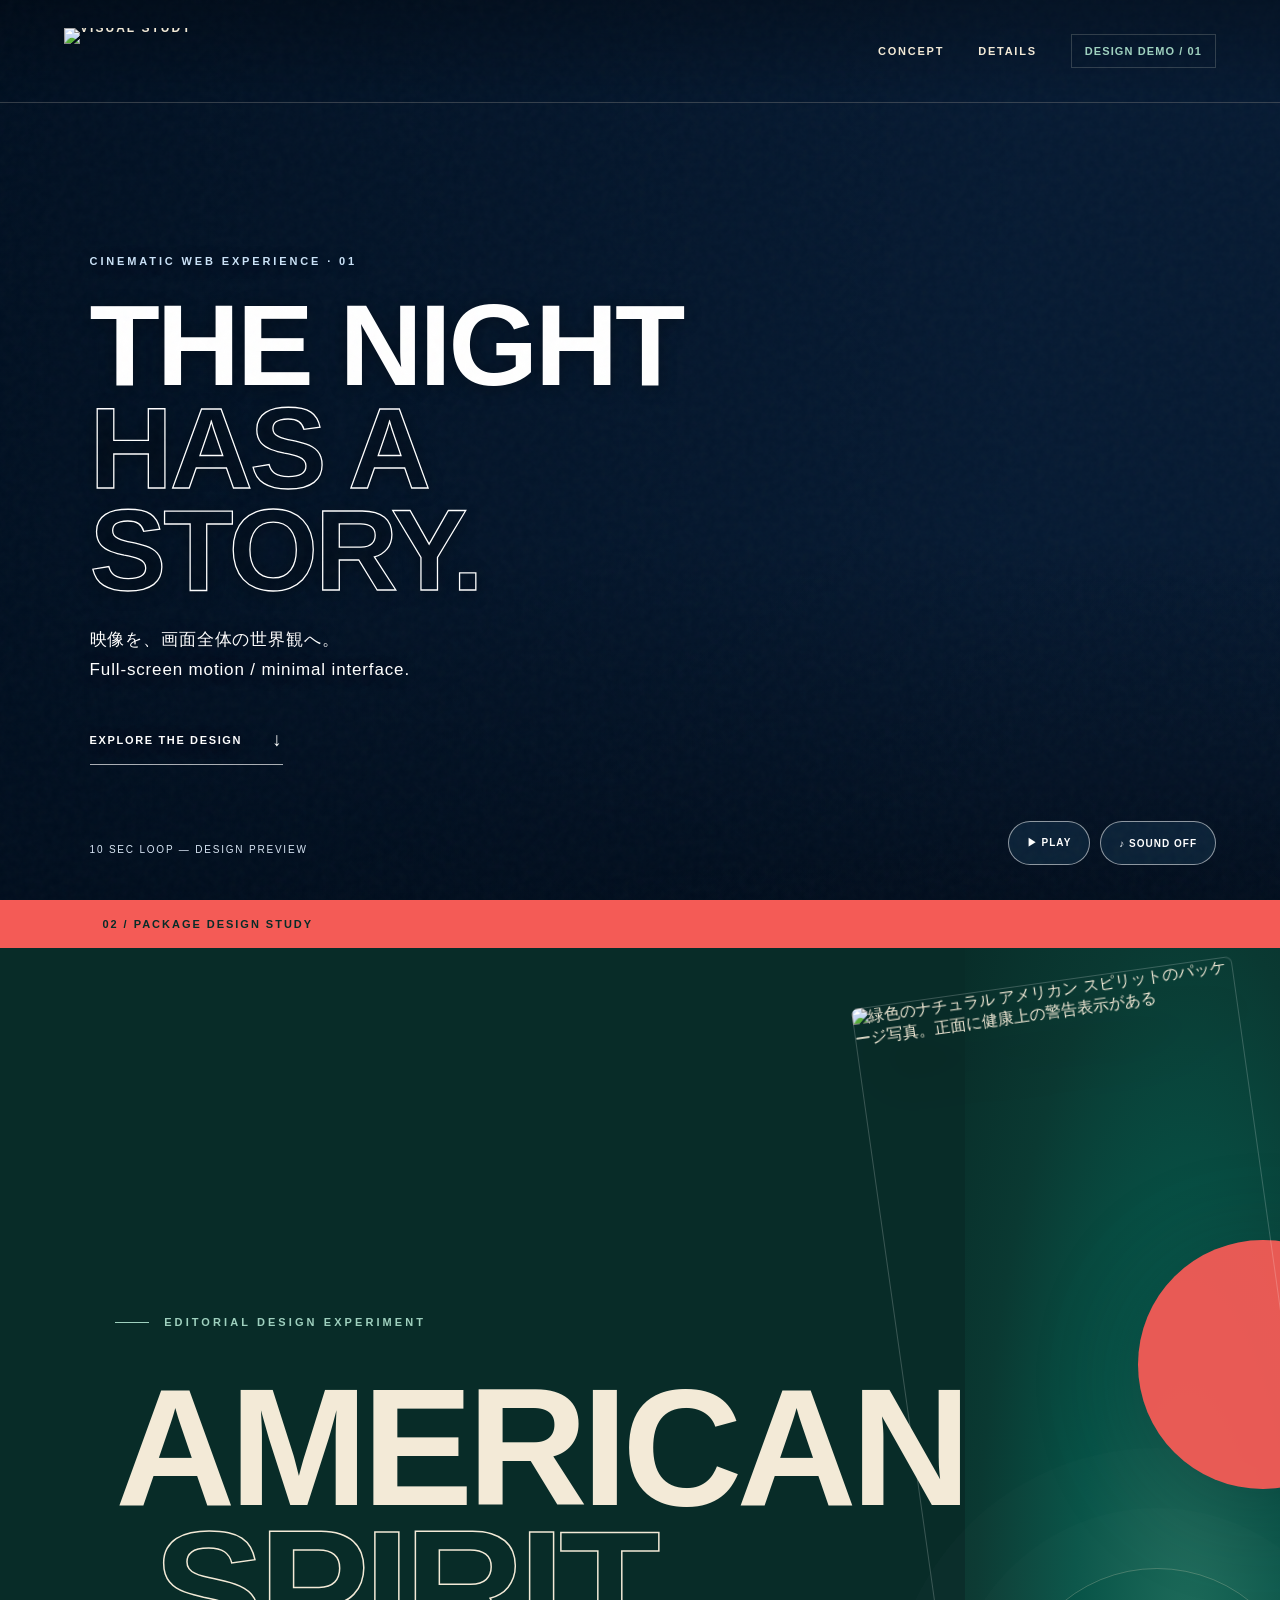
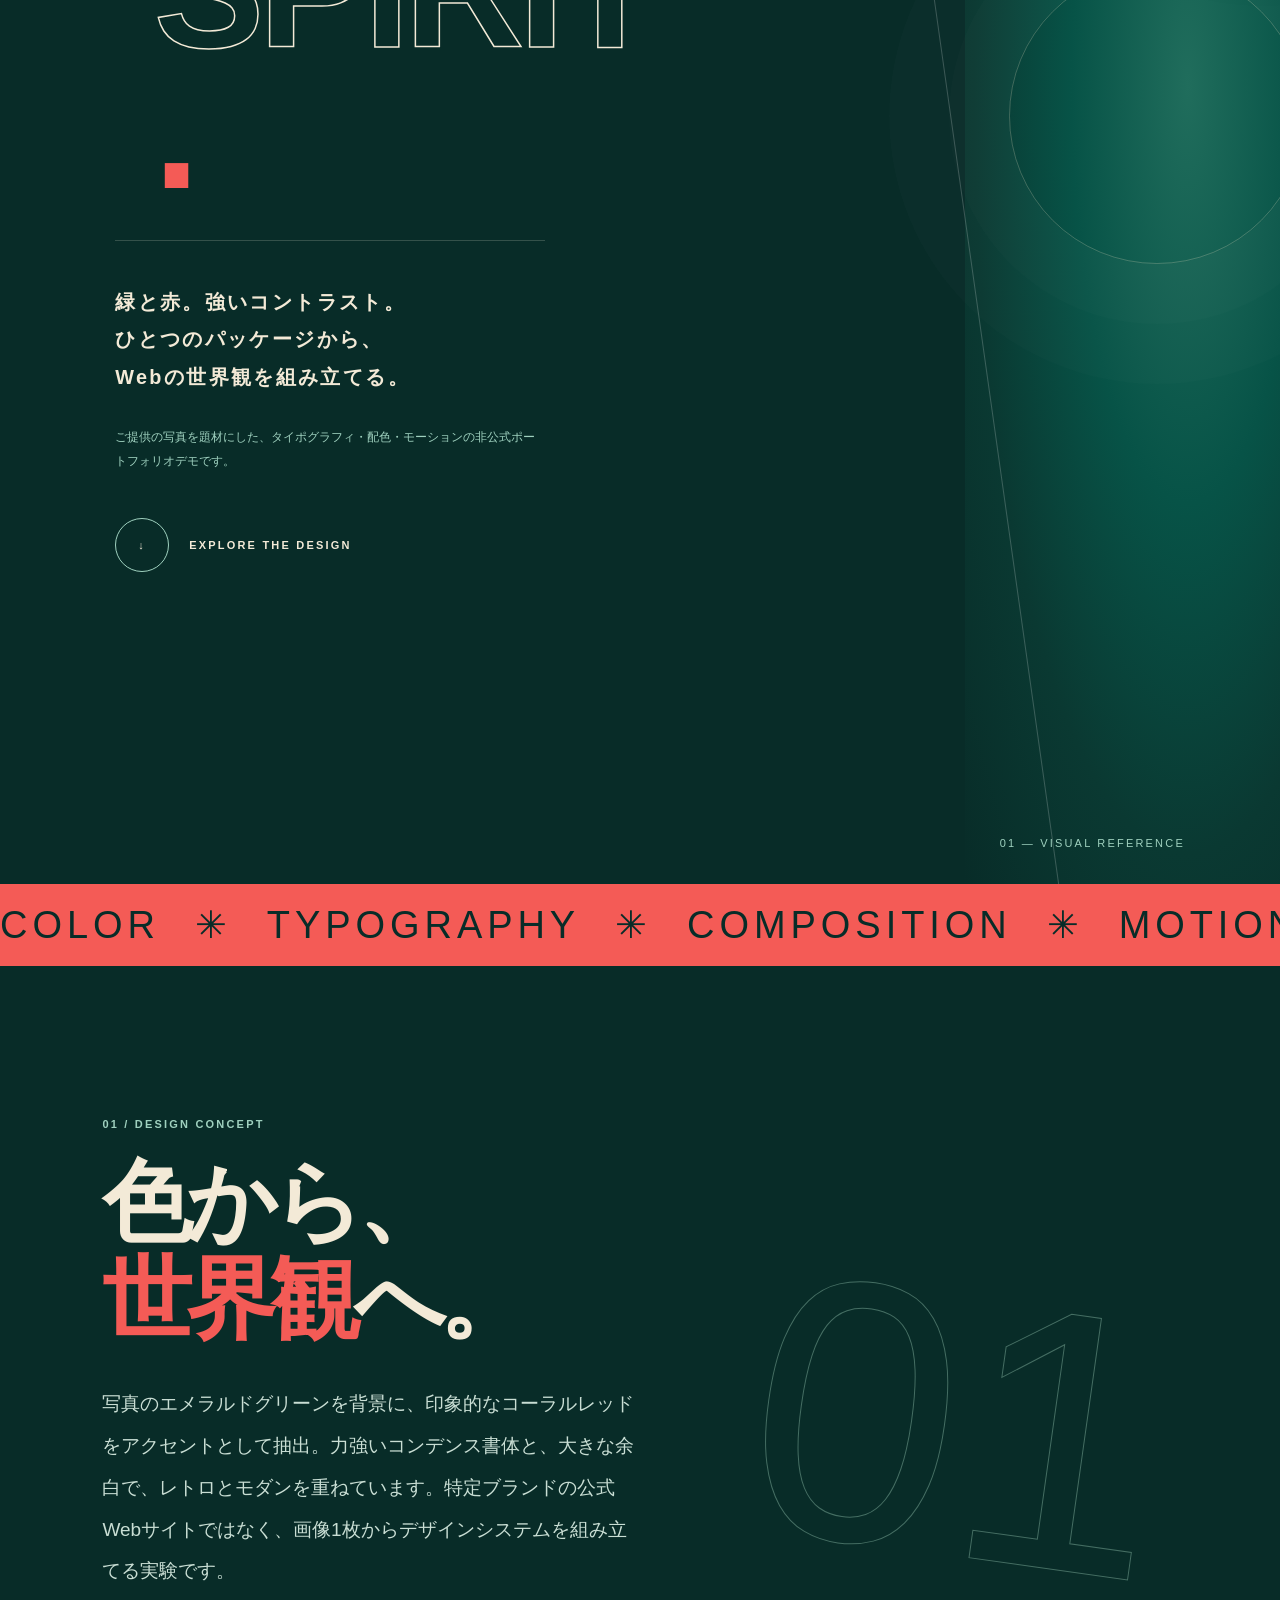
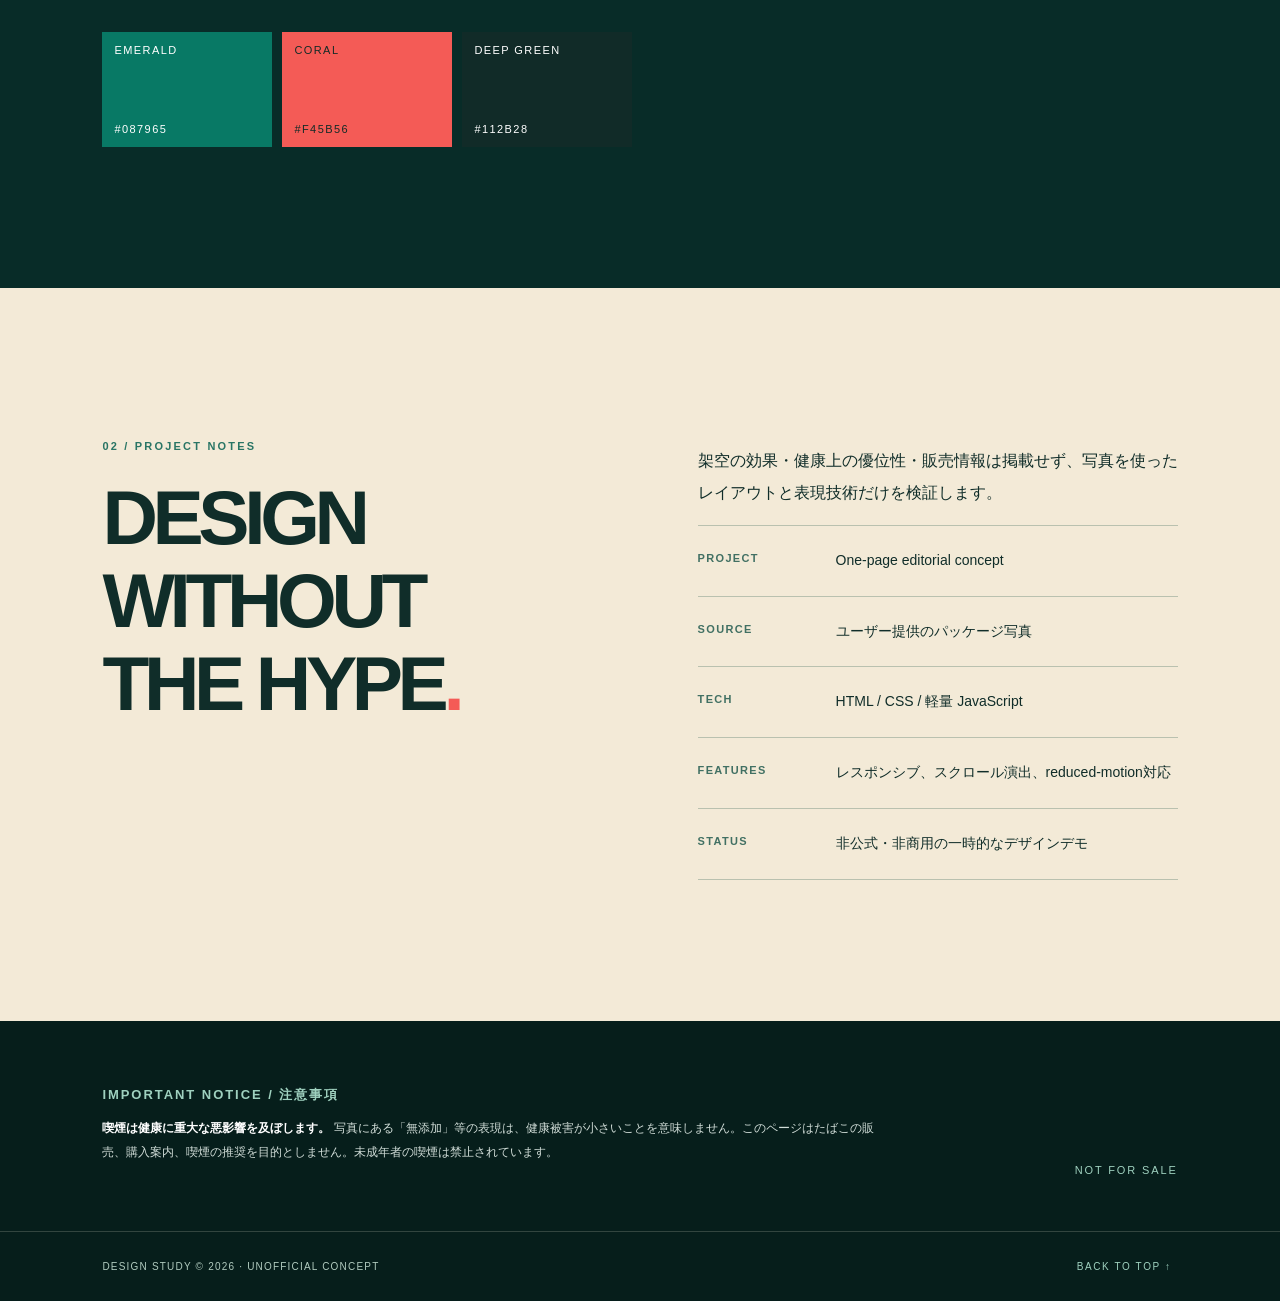
==== temporary/american-spirit-full-overlay/index.html @ 86b37de0 "feat: stage full-screen motion demo HTML" ====
<!doctype html>
<html lang="ja">
<head>
<meta charset="utf-8">
<meta name="viewport" content="width=device-width,initial-scale=1">
<meta name="theme-color" content="#071b34">
<meta name="robots" content="noindex,nofollow">
<meta name="description" content="パッケージ写真をもとにしたタイポグラフィとインタラクションの非公式デザインデモ。販売・広告目的ではありません。">
<title>FULL OVERLAY — Motion Design Study</title>
<style>
:root{--bg:#082c28;--panel:#063e36;--accent:#f45b56;--light:#f3ead7;--mint:#9fd1bf;--line:rgba(239,239,216,.19);--ink:#102d29;--ease:cubic-bezier(.2,.7,.15,1)}
*{box-sizing:border-box}html{scroll-behavior:smooth}body{margin:0;background:var(--bg);color:var(--light);font-family:Inter,"Helvetica Neue",Arial,"Noto Sans JP",sans-serif;-webkit-font-smoothing:antialiased}a{color:inherit;text-decoration:none}button{font:inherit}button,a{outline-offset:5px}::selection{background:var(--accent);color:#fff}
.grain{position:fixed;inset:0;pointer-events:none;z-index:25;opacity:.11;background-image:url('data:image/svg+xml,%3Csvg viewBox="0 0 180 180" xmlns="http://www.w3.org/2000/svg"%3E%3Cfilter id="n"%3E%3CfeTurbulence type="fractalNoise" baseFrequency=".65" numOctaves="3" stitchTiles="stitch"/%3E%3C/filter%3E%3Crect width="100%25" height="100%25" filter="url(%23n)" opacity=".28"/%3E%3C/svg%3E')}
.nav{position:absolute;z-index:20;left:0;right:0;top:0;display:flex;align-items:center;justify-content:space-between;padding:28px clamp(22px,5vw,76px);border-bottom:1px solid var(--line)}.brand{display:flex;align-items:center;gap:12px;font-weight:800;letter-spacing:.17em;font-size:12px}.brand-icon{width:30px;height:30px;border:1px solid var(--mint);border-radius:50%;display:grid;place-items:center;color:var(--mint);font-size:18px;font-weight:400}.nav-right{display:flex;gap:34px;align-items:center;font-size:11px;font-weight:750;letter-spacing:.16em}.nav a:hover{color:var(--mint)}.demo-label{border:1px solid var(--line);padding:10px 13px;letter-spacing:.1em;color:var(--mint)}
.hero{position:relative;min-height:800px;min-height:100svh;display:grid;grid-template-columns:1.05fr .95fr;overflow:hidden}.hero-copy{position:relative;z-index:3;padding:170px 0 110px clamp(24px,9vw,140px);display:flex;flex-direction:column;justify-content:center;align-items:flex-start}.eyebrow{display:flex;align-items:center;gap:15px;color:var(--mint);letter-spacing:.28em;font-size:11px;font-weight:700}.eyebrow:before{content:'';width:34px;height:1px;background:var(--mint)}.title{font-family:Impact,"Arial Narrow",sans-serif;text-transform:uppercase;font-stretch:condensed;font-weight:900;letter-spacing:-.035em;line-height:.85;font-size:clamp(98px,13vw,238px);margin:38px 0 30px;position:relative;white-space:nowrap}.title span{display:block}.title .second{color:transparent;-webkit-text-stroke:1.5px var(--light);padding-left:.23em}.title .red{color:var(--accent);-webkit-text-stroke:0}.short-line{height:1px;background:var(--line);width:min(430px,95%);margin:8px 0 23px}.subtitle{font-size:clamp(16px,1.55vw,21px);letter-spacing:.12em;font-weight:600;line-height:1.9;max-width:540px}.caption{font-size:12px;line-height:2;color:var(--mint);max-width:420px;margin:8px 0 30px}.scroll-cta{display:inline-flex;align-items:center;gap:20px;font-size:11px;font-weight:800;letter-spacing:.2em;border:0;background:none;color:var(--light);padding:15px 0;cursor:pointer}.scroll-cta .circle{width:54px;height:54px;display:grid;place-items:center;border:1px solid var(--mint);border-radius:50%;transition:background .25s,transform .25s}.scroll-cta:hover .circle{background:var(--panel);transform:translateY(4px)}
.hero-visual{position:relative;min-height:700px;display:grid;place-items:center;isolation:isolate;background:radial-gradient(ellipse at 58% 48%,#206d5c 0%,#075347 37%,#0a3932 68%,#082c28 100%)}.visual-ring{position:absolute;width:min(77%,610px);aspect-ratio:1;border:1px solid rgba(250,232,203,.23);border-radius:50%;box-shadow:0 0 0 60px rgba(255,255,255,.012),0 0 0 120px rgba(255,255,255,.01)}.red-disc{position:absolute;width:min(65%,490px);aspect-ratio:1;top:19%;right:-10%;background:var(--accent);border-radius:50%;filter:drop-shadow(0 15px 55px #092b2a65);opacity:.95}.package-holder{position:relative;z-index:4;width:clamp(210px,30vw,410px);transform:rotate(-8deg) translate(-1vw,2vw);filter:drop-shadow(28px 42px 27px rgba(0,0,0,.42));transition:transform .65s var(--ease)}.package-holder:hover{transform:rotate(-3deg) translate(-1vw,-.5vw)}.package{display:block;width:100%;aspect-ratio:3/4;object-fit:cover;border-radius:7px;box-shadow:inset 0 0 0 1px #ffffff33}.package-tag{position:absolute;bottom:9%;right:9%;z-index:5;font-size:10px;letter-spacing:.23em;writing-mode:vertical-rl;color:#dcf2e5}.hero-counter{position:absolute;bottom:35px;left:9%;font-size:11px;letter-spacing:.2em;color:var(--mint)}
.marquee{padding:19px 0;background:var(--accent);color:var(--bg);overflow:hidden;display:flex;white-space:nowrap;font-family:Impact,"Arial Narrow",sans-serif;font-size:clamp(24px,3vw,38px);letter-spacing:.13em}.marquee-track{display:flex;gap:35px;min-width:max-content;animation:marquee 28s linear infinite}.marquee span:after{content:'✳';margin-left:35px}@keyframes marquee{to{transform:translateX(-50%)}}
.section{padding:clamp(85px,11vw,175px) clamp(22px,8vw,120px)}.section-kicker{font-size:11px;font-weight:800;letter-spacing:.2em;color:var(--mint)}.section-title{font-size:clamp(43px,7vw,112px);font-weight:800;letter-spacing:-.07em;line-height:1.08;margin:24px 0 36px}.section-title em{font-style:normal;color:var(--accent)}.story{display:grid;grid-template-columns:1.1fr .9fr;gap:min(8vw,140px);align-items:center}.story-copy{font-size:clamp(15px,1.5vw,19px);line-height:2.2;color:#c9ded4;max-width:650px}.swatches{display:grid;grid-template-columns:repeat(3,minmax(0,1fr));gap:10px;max-width:530px;margin-top:40px}.swatch{height:115px;display:flex;flex-direction:column;justify-content:space-between;padding:12px;font-size:11px;letter-spacing:.13em;color:#fff}.swatch:nth-child(1){background:#087965}.swatch:nth-child(2){background:#f45b56;color:#132b27}.swatch:nth-child(3){background:#112b28}.large-index{font-family:Impact,"Arial Narrow",sans-serif;font-size:clamp(180px,29vw,480px);line-height:1;color:transparent;-webkit-text-stroke:1px #8ab9a677;transform:rotate(8deg);text-align:center}
.details{background:var(--light);color:var(--ink)}.details .section-kicker{color:#297565}.details-wrap{display:grid;grid-template-columns:1fr 1fr;gap:9vw}.details .section-title{font-size:clamp(45px,6vw,95px)}.detail-list{border-top:1px solid #0f463a40}.detail-row{border-bottom:1px solid #0f463a40;display:grid;grid-template-columns:120px 1fr;gap:18px;padding:23px 0;font-size:14px;line-height:1.7}.detail-row span{font-size:11px;letter-spacing:.12em;font-weight:800;color:#417063}.legal{background:#061e1b;padding:55px clamp(22px,8vw,120px);display:grid;grid-template-columns:1fr auto;gap:45px;align-items:end}.legal h2{font-size:13px;letter-spacing:.15em;color:var(--mint)}.legal p{font-size:12px;line-height:2;max-width:780px;color:#d1ddd8}.legal strong{color:#fff}.footer{border-top:1px solid var(--line);background:#061e1b;padding:28px clamp(22px,8vw,120px);display:flex;justify-content:space-between;gap:25px;align-items:center;font-size:10px;color:#b1cbbf;letter-spacing:.12em}.back-top{background:none;border:0;color:var(--mint);cursor:pointer;letter-spacing:.16em}
.reveal{opacity:0;transform:translateY(24px);transition:opacity .8s var(--ease),transform .8s var(--ease)}.reveal.is-visible{opacity:1;transform:none}
@media(max-width:950px){.hero{grid-template-columns:1fr}.hero-copy{padding:140px 7vw 44px;min-height:590px}.title{font-size:clamp(94px,17vw,175px)}.hero-visual{min-height:650px}.package-holder{width:clamp(235px,43vw,385px)}.nav-right a:not(.demo-label){display:none}.story,.details-wrap{grid-template-columns:1fr}.large-index{display:none}.story-copy{max-width:780px}}
@media(max-width:540px){.nav{padding:19px 20px}.brand{font-size:10px;gap:8px}.brand-icon{width:27px;height:27px}.demo-label{font-size:9px;padding:9px}.hero-copy{min-height:490px;padding:115px 22px 35px}.eyebrow{font-size:9px}.title{font-size:clamp(88px,19vw,124px);margin:30px 0 20px}.title .second{padding-left:.11em}.subtitle{font-size:16px}.caption{font-size:11px}.scroll-cta{font-size:10px}.scroll-cta .circle{width:44px;height:44px}.hero-visual{min-height:535px}.package-holder{width:250px}.red-disc{width:75%;top:17%;right:-18%}.visual-ring{width:76%}.hero-counter{bottom:22px}.section{padding:85px 22px}.section-title{font-size:clamp(48px,12vw,78px)}.swatch{height:90px;font-size:9px;padding:9px}.detail-row{grid-template-columns:88px 1fr;font-size:13px}.legal{padding:50px 22px;grid-template-columns:1fr}.footer{padding:25px 22px;flex-wrap:wrap}}
@media(prefers-reduced-motion:reduce){html{scroll-behavior:auto}.marquee-track{animation:none}.reveal{opacity:1;transform:none;transition:none}.package-holder,.package-holder:hover{transition:none;transform:rotate(-5deg)}}

/* Full-screen video overlay module, standalone and removable */
.site-logo{display:block;width:180px;height:auto;max-width:40vw;filter:drop-shadow(0 1px 6px #0004)}
.nav{position:absolute;z-index:50;background:linear-gradient(#0004,transparent);border-bottom:1px solid #fff3}.nav .brand{line-height:0}
.video-overlay-hero{height:100svh;min-height:540px;position:relative;overflow:hidden;isolation:isolate;background:#071b34;color:#fff}
.video-blur{position:absolute;inset:-45px;z-index:-3;background:url('assets/poster.jpg') center/cover no-repeat;filter:blur(32px) brightness(.4);transform:scale(1.1)}
.video-backdrop{position:absolute;inset:0;width:100%;height:100%;object-fit:contain;object-position:center;z-index:-2}
.video-tint{position:absolute;inset:0;z-index:-1;background:linear-gradient(90deg,rgba(0,14,30,.72) 0,rgba(1,19,36,.18) 68%),linear-gradient(0deg,rgba(0,8,19,.75),transparent 30%,transparent 74%,rgba(0,10,20,.38));pointer-events:none}
.video-hero-content{position:absolute;left:clamp(22px,7vw,100px);bottom:clamp(95px,15vh,180px);max-width:700px;z-index:2;text-shadow:0 2px 18px #0005}
.video-overline{font-size:11px;letter-spacing:.26em;font-weight:700;color:#cbe3f8}
.video-title{font:900 clamp(62px,9vw,136px)/.89 Impact,'Arial Narrow',Arial,sans-serif;letter-spacing:-.027em;margin:25px 0 23px}
.video-title em{font-style:normal;color:transparent;-webkit-text-stroke:1.3px #fff}
.video-hero-content p{font-size:clamp(13px,1.5vw,17px);line-height:1.8;letter-spacing:.05em}
.video-next{display:inline-flex;gap:30px;align-items:center;margin-top:26px;font-size:11px;font-weight:800;letter-spacing:.15em;border-bottom:1px solid #fffa;padding:0 0 13px}
.video-next span{font-size:19px}
.video-controls{position:absolute;right:clamp(22px,5vw,75px);bottom:35px;display:flex;gap:10px;z-index:5}
.video-controls button{color:#fff;background:#102b42aa;border:1px solid #fff8;border-radius:50px;min-height:44px;padding:0 18px;cursor:pointer;font-size:10px;font-weight:bold;letter-spacing:.1em;backdrop-filter:blur(10px)}
.video-controls button:focus-visible,.video-next:focus-visible{outline:3px solid #fff;outline-offset:4px}
.video-side-note{position:absolute;left:clamp(22px,7vw,100px);bottom:45px;font-size:10px;letter-spacing:.18em;color:#d9e6f5;z-index:2}
.original-demo-label{background:#f45b56;color:#082c28;font:800 11px Arial,sans-serif;letter-spacing:.18em;padding:18px 8vw}
@media(min-width:1100px){.video-backdrop{object-fit:cover;object-position:center 42%}.video-tint{background:linear-gradient(90deg,rgba(0,14,30,.82),rgba(1,19,36,.12) 80%),linear-gradient(0deg,rgba(0,8,19,.7),transparent 40%)}}
@media(max-width:640px){.nav-right a{display:none}.site-logo{width:145px}.video-backdrop{object-fit:cover;object-position:center center}.video-hero-content{bottom:145px;right:20px}.video-title{font-size:clamp(56px,12vw,82px)}.video-title em{-webkit-text-stroke:1px #fff}.video-overline{font-size:9px}.video-hero-content p{font-size:13px}.video-controls{bottom:26px;right:20px}.video-side-note{left:20px;bottom:90px;font-size:8px}}
@media(prefers-reduced-motion:reduce){.video-overlay-hero video{display:none}.video-blur{filter:none;inset:0;transform:none}.video-tint{background:#071b3499}}
</style>
</head>
<body>
<div class="grain" aria-hidden="true"></div>
<header class="nav"><a class="brand" href="#top" aria-label="デモの先頭へ"><img src="assets/logo.svg" class="site-logo" width="180" height="46" alt="VISUAL STUDY"></a><nav class="nav-right" aria-label="ページ内ナビゲーション"><a href="#concept">CONCEPT</a><a href="#details">DETAILS</a><span class="demo-label">DESIGN DEMO / 01</span></nav></header>
<main id="top">
<section class="video-overlay-hero" aria-label="フルスクリーン動画デモ">
 <div class="video-blur" aria-hidden="true"></div>
 <video id="heroVideo" class="video-backdrop" autoplay muted loop playsinline preload="metadata" poster="assets/poster.jpg" aria-label="星空と満月の夜の海岸に立つ女性の短い映像">
 <source src="assets/hero.mp4" type="video/mp4">動画を再生できない環境です。</video>
 <div class="video-tint" aria-hidden="true"></div>
 <div class="video-hero-content"><span class="video-overline">CINEMATIC WEB EXPERIENCE · 01</span><h1 class="video-title">THE NIGHT<br><em>HAS A STORY.</em></h1><p>映像を、画面全体の世界観へ。<br>Full-screen motion / minimal interface.</p><a class="video-next" href="#original-demo">EXPLORE THE DESIGN <span aria-hidden="true">↓</span></a></div>
 <div class="video-controls"><button type="button" id="videoPlay" aria-pressed="true" aria-label="動画を一時停止">Ⅱ PAUSE</button><button type="button" id="videoSound" aria-pressed="false" aria-label="音声を有効にする">♪ SOUND OFF</button></div>
 <span class="video-side-note">10 SEC LOOP — DESIGN PREVIEW</span>
</section>
<div id="original-demo" class="original-demo-label">02 / PACKAGE DESIGN STUDY</div>
<section class="hero" aria-labelledby="hero-title"><div class="hero-copy"><p class="eyebrow reveal">EDITORIAL DESIGN EXPERIMENT</p><h2 class="title reveal" id="hero-title"><span>AMERICAN</span><span class="second">SPIRIT<span class="red">.</span></span></h2><div class="short-line"></div><p class="subtitle reveal">緑と赤。強いコントラスト。<br>ひとつのパッケージから、<br>Webの世界観を組み立てる。</p><p class="caption reveal">ご提供の写真を題材にした、タイポグラフィ・配色・モーションの非公式ポートフォリオデモです。</p><a class="scroll-cta reveal" href="#concept"><span class="circle" aria-hidden="true">↓</span>EXPLORE THE DESIGN</a></div>
<div class="hero-visual"><div class="visual-ring" aria-hidden="true"></div><div class="red-disc" aria-hidden="true"></div><div class="package-holder"><img class="package" src="assets/reference.jpg" alt="緑色のナチュラル アメリカン スピリットのパッケージ写真。正面に健康上の警告表示がある" width="1152" height="1536"></div><div class="package-tag">REFERENCE / USER PHOTO</div><div class="hero-counter">01 — VISUAL REFERENCE</div></div></section>
<div class="marquee" aria-hidden="true"><div class="marquee-track"><span>COLOR</span><span>TYPOGRAPHY</span><span>COMPOSITION</span><span>MOTION</span><span>COLOR</span><span>TYPOGRAPHY</span><span>COMPOSITION</span><span>MOTION</span></div></div>
<section class="section story" id="concept"><div><p class="section-kicker reveal">01 / DESIGN CONCEPT</p><h2 class="section-title reveal">色から、<br><em>世界観</em>へ。</h2><p class="story-copy reveal">写真のエメラルドグリーンを背景に、印象的なコーラルレッドをアクセントとして抽出。力強いコンデンス書体と、大きな余白で、レトロとモダンを重ねています。特定ブランドの公式Webサイトではなく、画像1枚からデザインシステムを組み立てる実験です。</p><div class="swatches reveal" aria-label="使用した3つの色"><div class="swatch"><span>EMERALD</span><span>#087965</span></div><div class="swatch"><span>CORAL</span><span>#F45B56</span></div><div class="swatch"><span>DEEP GREEN</span><span>#112B28</span></div></div></div><div class="large-index" aria-hidden="true">01</div></section>
<section class="section details" id="details"><div class="details-wrap"><div><p class="section-kicker reveal">02 / PROJECT NOTES</p><h2 class="section-title reveal">DESIGN<br>WITHOUT<br>THE HYPE<span style="color:#f45b56">.</span></h2></div><div><p style="line-height:2;font-size:16px;max-width:540px" class="reveal">架空の効果・健康上の優位性・販売情報は掲載せず、写真を使ったレイアウトと表現技術だけを検証します。</p><div class="detail-list reveal"><div class="detail-row"><span>PROJECT</span><div>One-page editorial concept</div></div><div class="detail-row"><span>SOURCE</span><div>ユーザー提供のパッケージ写真</div></div><div class="detail-row"><span>TECH</span><div>HTML / CSS / 軽量 JavaScript</div></div><div class="detail-row"><span>FEATURES</span><div>レスポンシブ、スクロール演出、reduced-motion対応</div></div><div class="detail-row"><span>STATUS</span><div>非公式・非商用の一時的なデザインデモ</div></div></div></div></div></section>
<section class="legal"><div><h2>IMPORTANT NOTICE / 注意事項</h2><p><strong>喫煙は健康に重大な悪影響を及ぼします。</strong> 写真にある「無添加」等の表現は、健康被害が小さいことを意味しません。このページはたばこの販売、購入案内、喫煙の推奨を目的としません。未成年者の喫煙は禁止されています。</p></div><span style="color:var(--mint);font-size:11px;letter-spacing:.17em">NOT FOR SALE</span></section>
</main>
<footer class="footer"><span>DESIGN STUDY © 2026 · UNOFFICIAL CONCEPT</span><button class="back-top" type="button" id="backTop">BACK TO TOP ↑</button></footer>
<script>
(()=>{'use strict';const els=document.querySelectorAll('.reveal');const reduce=matchMedia('(prefers-reduced-motion: reduce)').matches;if(reduce||!('IntersectionObserver'in window)){els.forEach(el=>el.classList.add('is-visible'))}else{const ob=new IntersectionObserver(entries=>{entries.forEach(e=>{if(e.isIntersecting){e.target.classList.add('is-visible');ob.unobserve(e.target)}})},{threshold:.08});els.forEach(el=>ob.observe(el))}document.getElementById('backTop').addEventListener('click',()=>window.scrollTo({top:0,behavior:reduce?'instant':'smooth'}))})();
</script>
<script>
(()=>{const v=document.getElementById('heroVideo'),p=document.getElementById('videoPlay'),s=document.getElementById('videoSound');const reduced=matchMedia('(prefers-reduced-motion: reduce)').matches;if(reduced){v.pause();v.removeAttribute('autoplay');p.textContent='▶ PLAY';p.setAttribute('aria-pressed','false')}else{v.play().catch(()=>{p.textContent='▶ PLAY';p.setAttribute('aria-pressed','false')})}p.addEventListener('click',()=>{if(v.paused){v.play().then(()=>{p.textContent='Ⅱ PAUSE';p.setAttribute('aria-pressed','true');p.setAttribute('aria-label','動画を一時停止')}).catch(()=>{})}else{v.pause();p.textContent='▶ PLAY';p.setAttribute('aria-pressed','false');p.setAttribute('aria-label','動画を再生')}});s.addEventListener('click',()=>{v.muted=!v.muted;s.textContent=v.muted?'♪ SOUND OFF':'♪ SOUND ON';s.setAttribute('aria-pressed',String(!v.muted));s.setAttribute('aria-label',v.muted?'音声を有効にする':'音声をミュートする')});if('IntersectionObserver'in window){const observer=new IntersectionObserver(([entry])=>{if(!entry.isIntersecting&&!v.paused)v.pause();else if(entry.isIntersecting&&!reduced&&p.getAttribute('aria-pressed')==='true')v.play().catch(()=>{})},{threshold:.08});observer.observe(v)}})();
</script>
</body>
</html>
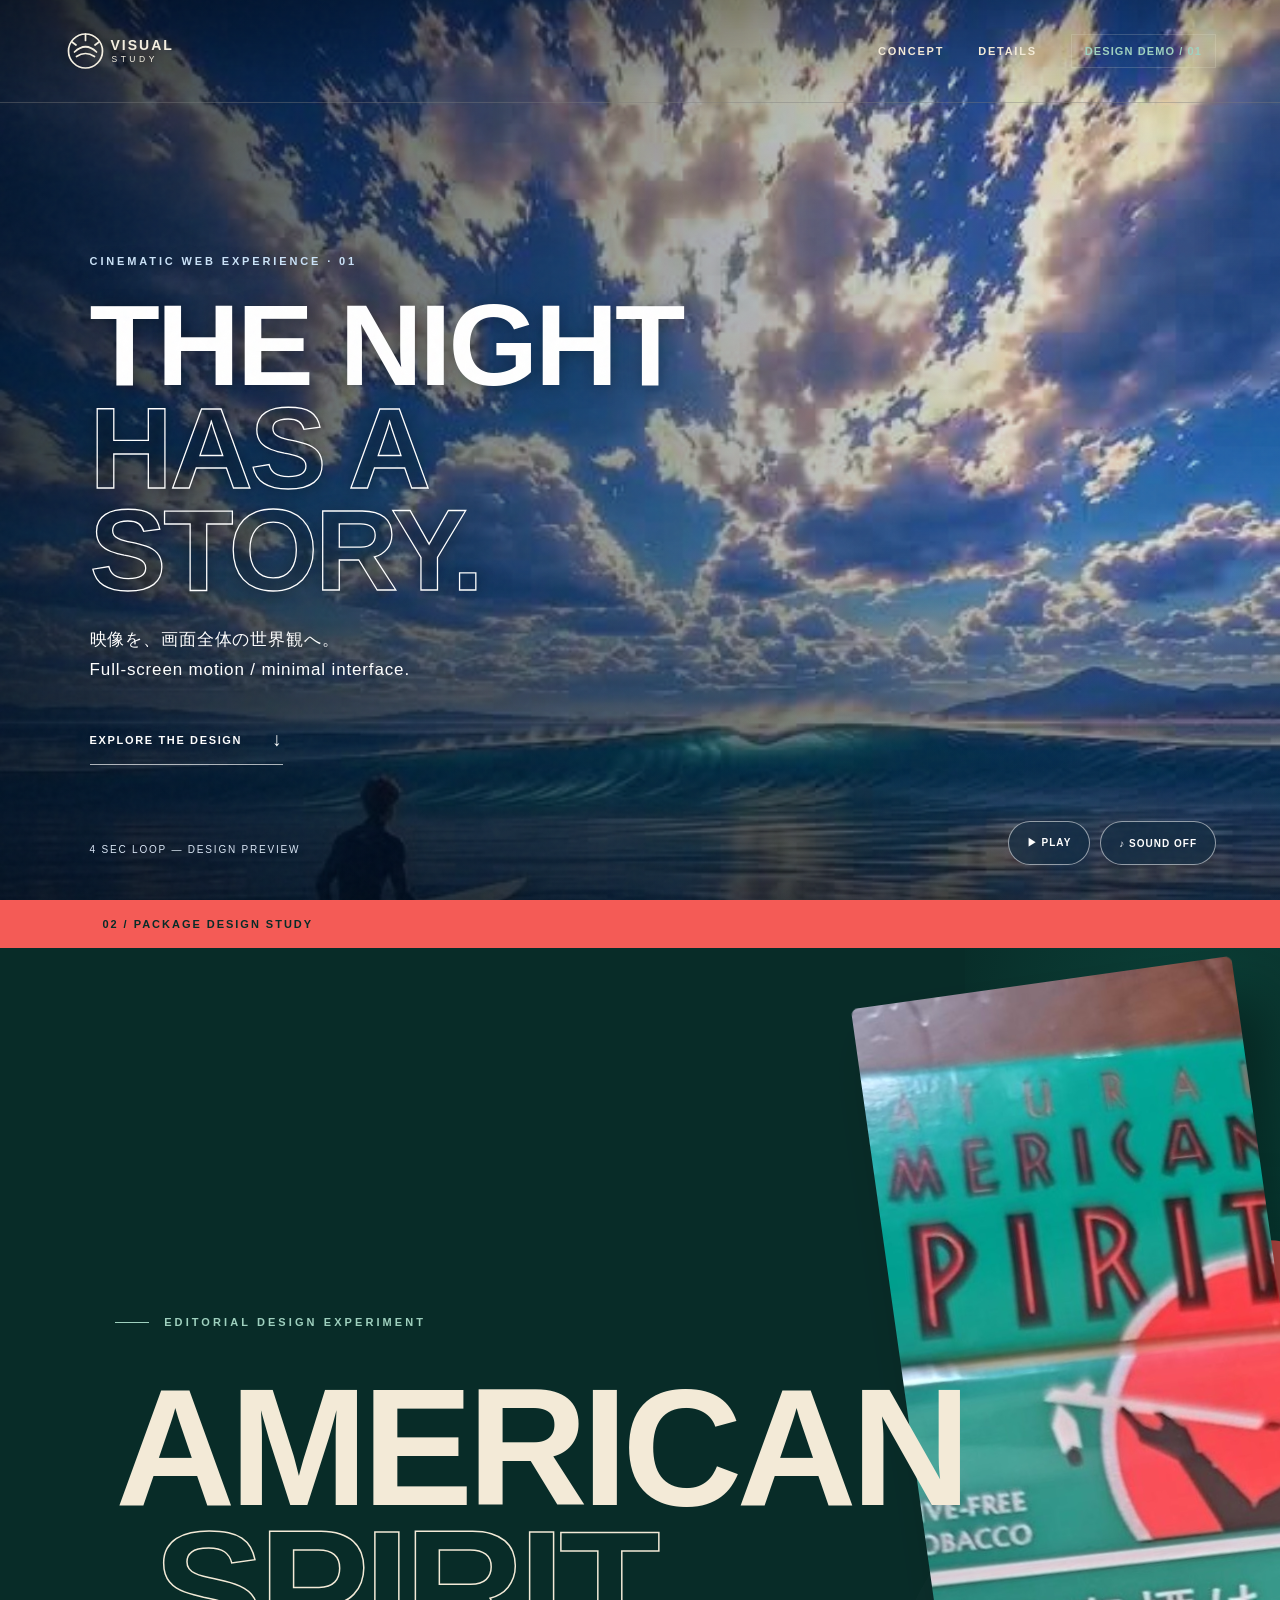
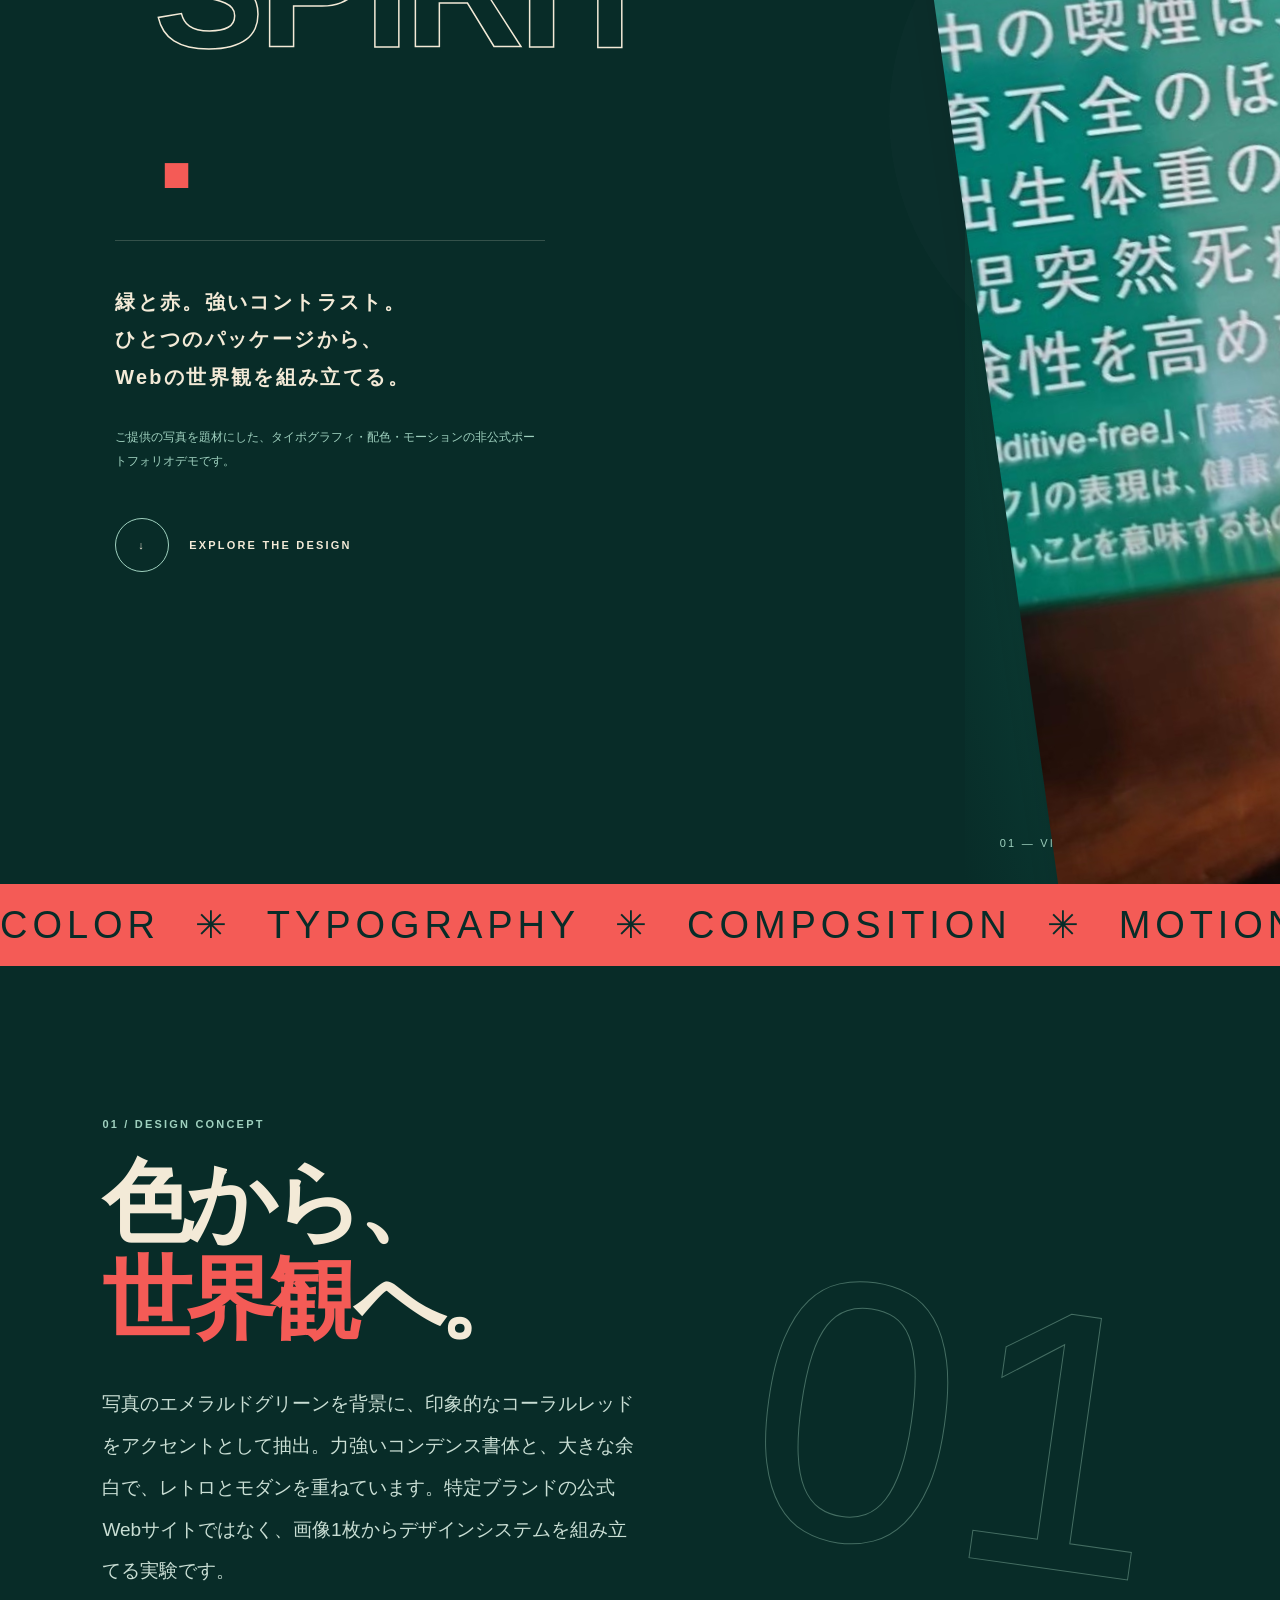
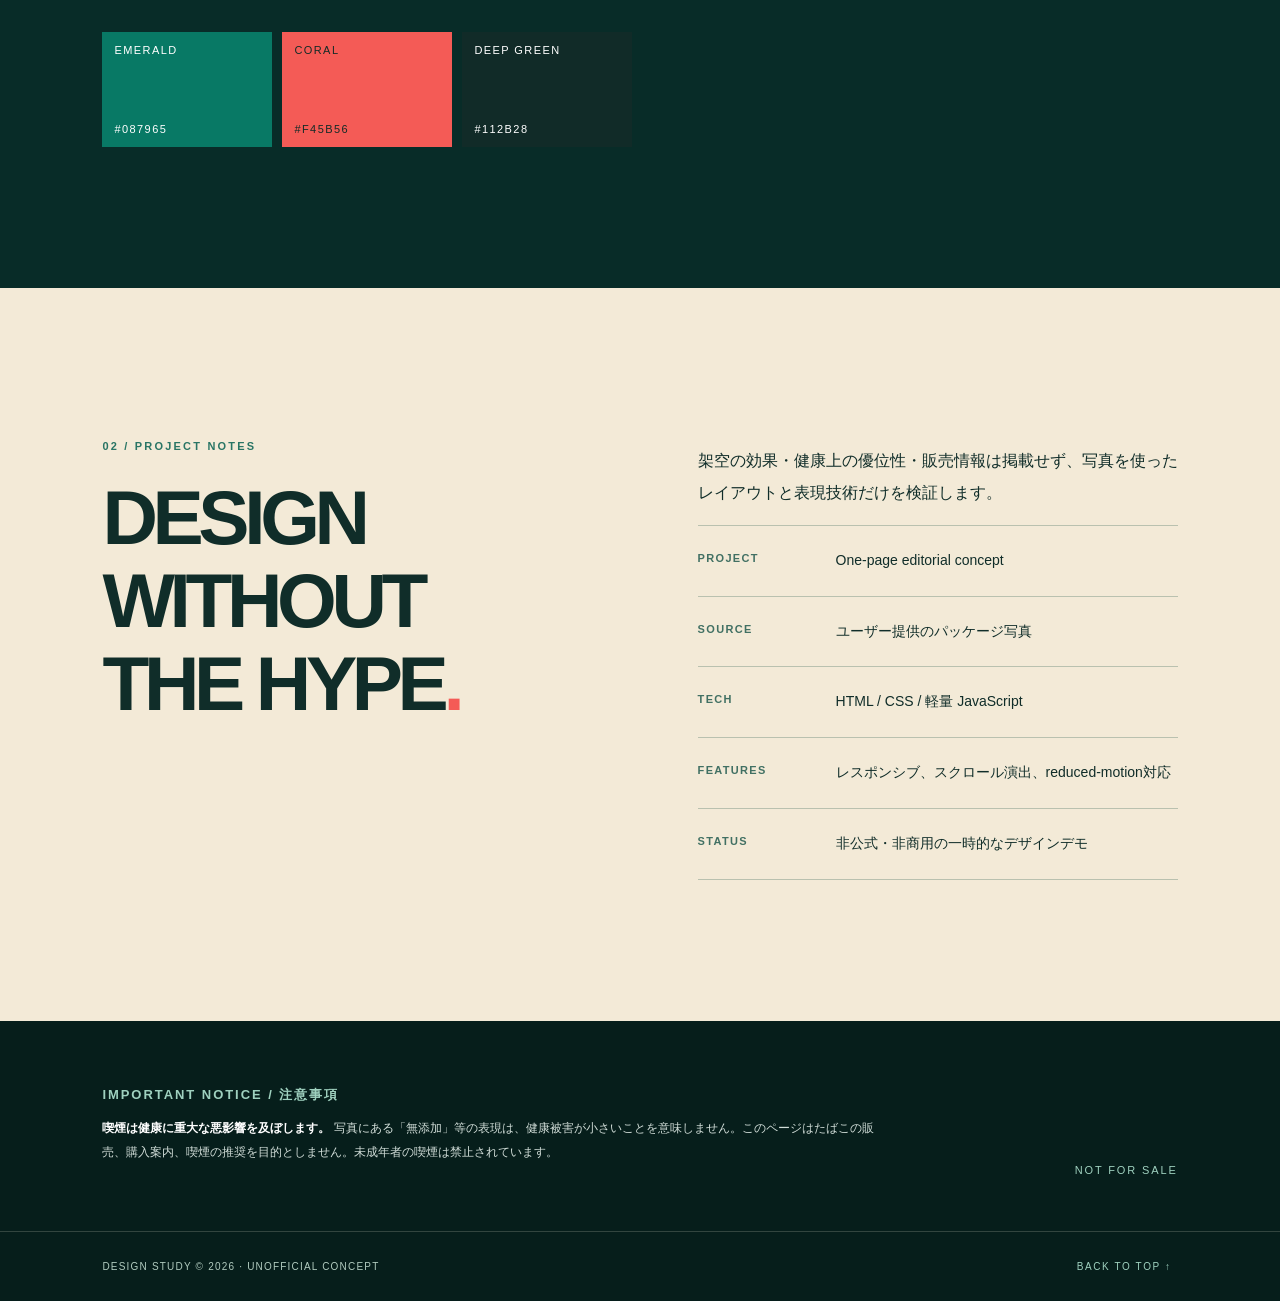
==== commit 50a8e1b5: "feat: include four-second video and complete overlay demo" ====
--- a/temporary/american-spirit-full-overlay/index.html
+++ b/temporary/american-spirit-full-overlay/index.html
@@ -57,7 +57,7 @@
  <div class="video-tint" aria-hidden="true"></div>
  <div class="video-hero-content"><span class="video-overline">CINEMATIC WEB EXPERIENCE · 01</span><h1 class="video-title">THE NIGHT<br><em>HAS A STORY.</em></h1><p>映像を、画面全体の世界観へ。<br>Full-screen motion / minimal interface.</p><a class="video-next" href="#original-demo">EXPLORE THE DESIGN <span aria-hidden="true">↓</span></a></div>
  <div class="video-controls"><button type="button" id="videoPlay" aria-pressed="true" aria-label="動画を一時停止">Ⅱ PAUSE</button><button type="button" id="videoSound" aria-pressed="false" aria-label="音声を有効にする">♪ SOUND OFF</button></div>
- <span class="video-side-note">10 SEC LOOP — DESIGN PREVIEW</span>
+ <span class="video-side-note">4 SEC LOOP — DESIGN PREVIEW</span>
 </section>
 <div id="original-demo" class="original-demo-label">02 / PACKAGE DESIGN STUDY</div>
 <section class="hero" aria-labelledby="hero-title"><div class="hero-copy"><p class="eyebrow reveal">EDITORIAL DESIGN EXPERIMENT</p><h2 class="title reveal" id="hero-title"><span>AMERICAN</span><span class="second">SPIRIT<span class="red">.</span></span></h2><div class="short-line"></div><p class="subtitle reveal">緑と赤。強いコントラスト。<br>ひとつのパッケージから、<br>Webの世界観を組み立てる。</p><p class="caption reveal">ご提供の写真を題材にした、タイポグラフィ・配色・モーションの非公式ポートフォリオデモです。</p><a class="scroll-cta reveal" href="#concept"><span class="circle" aria-hidden="true">↓</span>EXPLORE THE DESIGN</a></div>
@@ -75,4 +75,4 @@
 (()=>{const v=document.getElementById('heroVideo'),p=document.getElementById('videoPlay'),s=document.getElementById('videoSound');const reduced=matchMedia('(prefers-reduced-motion: reduce)').matches;if(reduced){v.pause();v.removeAttribute('autoplay');p.textContent='▶ PLAY';p.setAttribute('aria-pressed','false')}else{v.play().catch(()=>{p.textContent='▶ PLAY';p.setAttribute('aria-pressed','false')})}p.addEventListener('click',()=>{if(v.paused){v.play().then(()=>{p.textContent='Ⅱ PAUSE';p.setAttribute('aria-pressed','true');p.setAttribute('aria-label','動画を一時停止')}).catch(()=>{})}else{v.pause();p.textContent='▶ PLAY';p.setAttribute('aria-pressed','false');p.setAttribute('aria-label','動画を再生')}});s.addEventListener('click',()=>{v.muted=!v.muted;s.textContent=v.muted?'♪ SOUND OFF':'♪ SOUND ON';s.setAttribute('aria-pressed',String(!v.muted));s.setAttribute('aria-label',v.muted?'音声を有効にする':'音声をミュートする')});if('IntersectionObserver'in window){const observer=new IntersectionObserver(([entry])=>{if(!entry.isIntersecting&&!v.paused)v.pause();else if(entry.isIntersecting&&!reduced&&p.getAttribute('aria-pressed')==='true')v.play().catch(()=>{})},{threshold:.08});observer.observe(v)}})();
 </script>
 </body>
-</html>+</html>
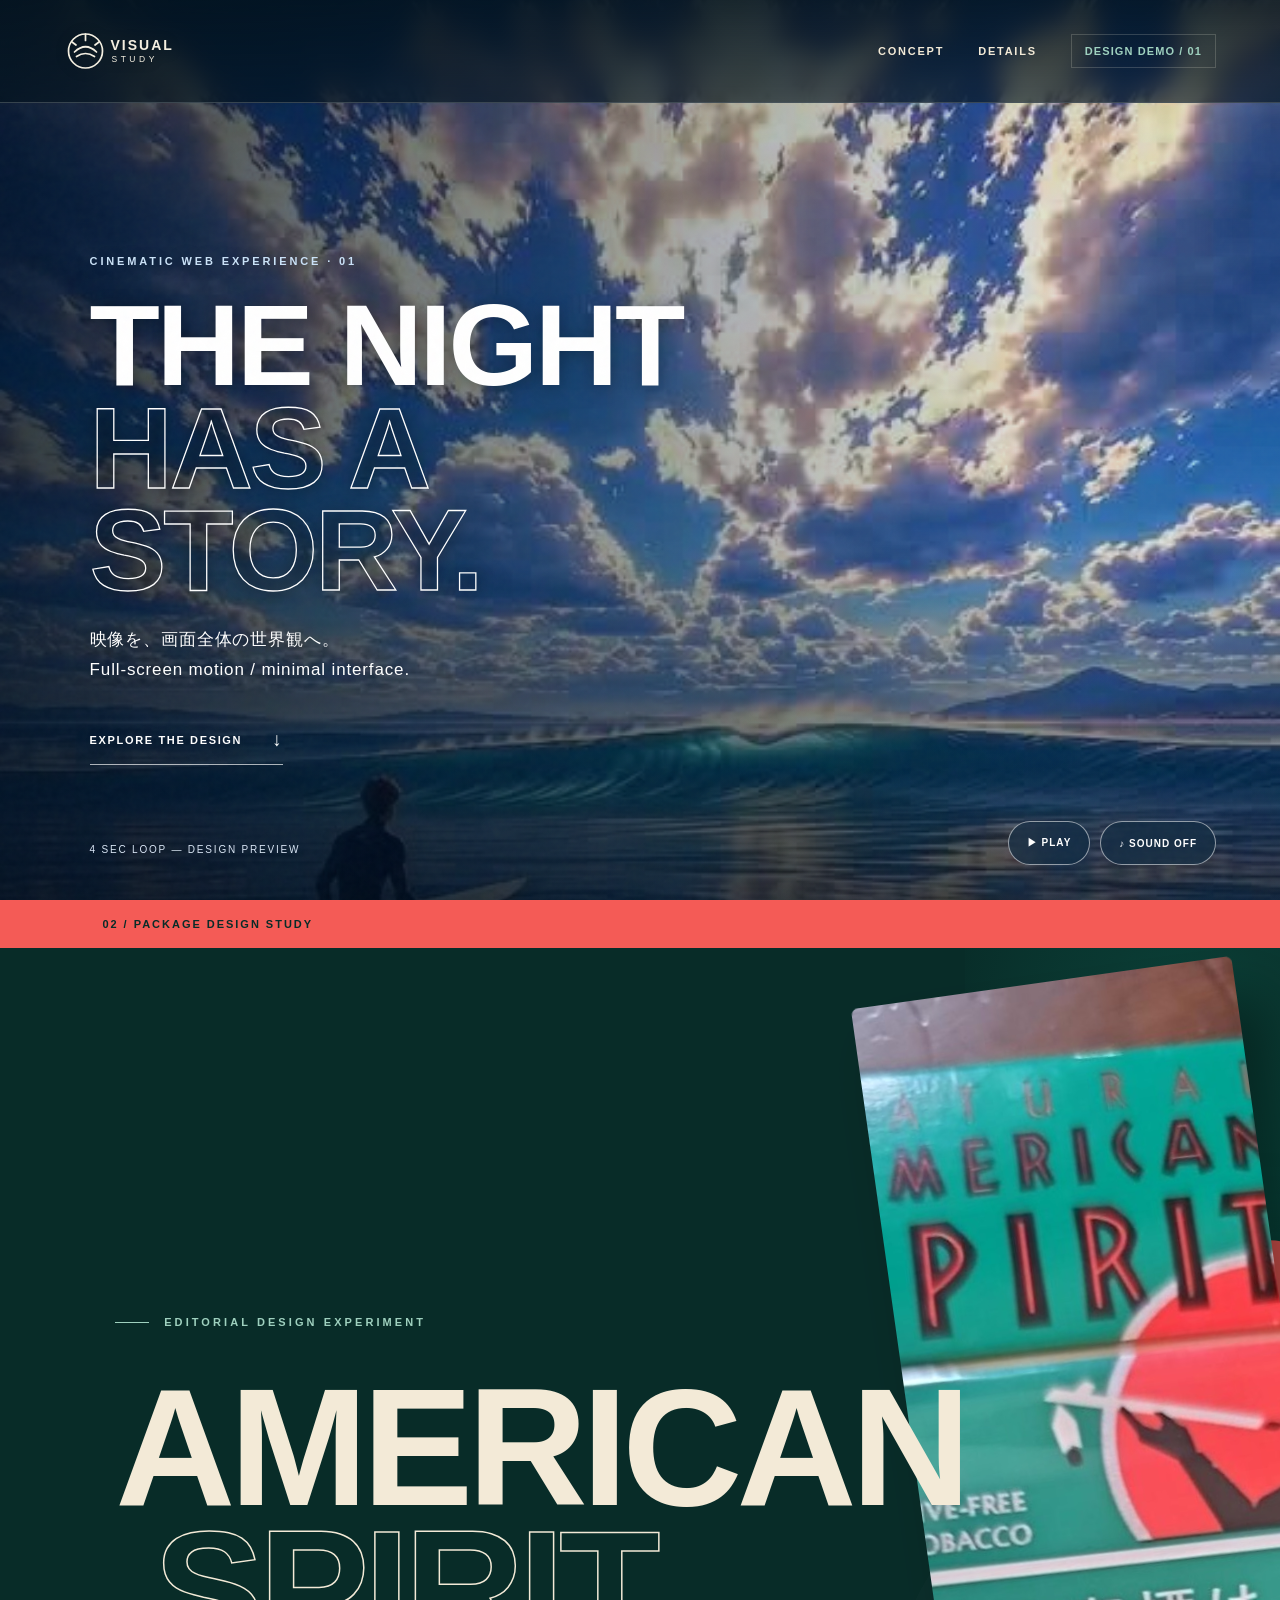
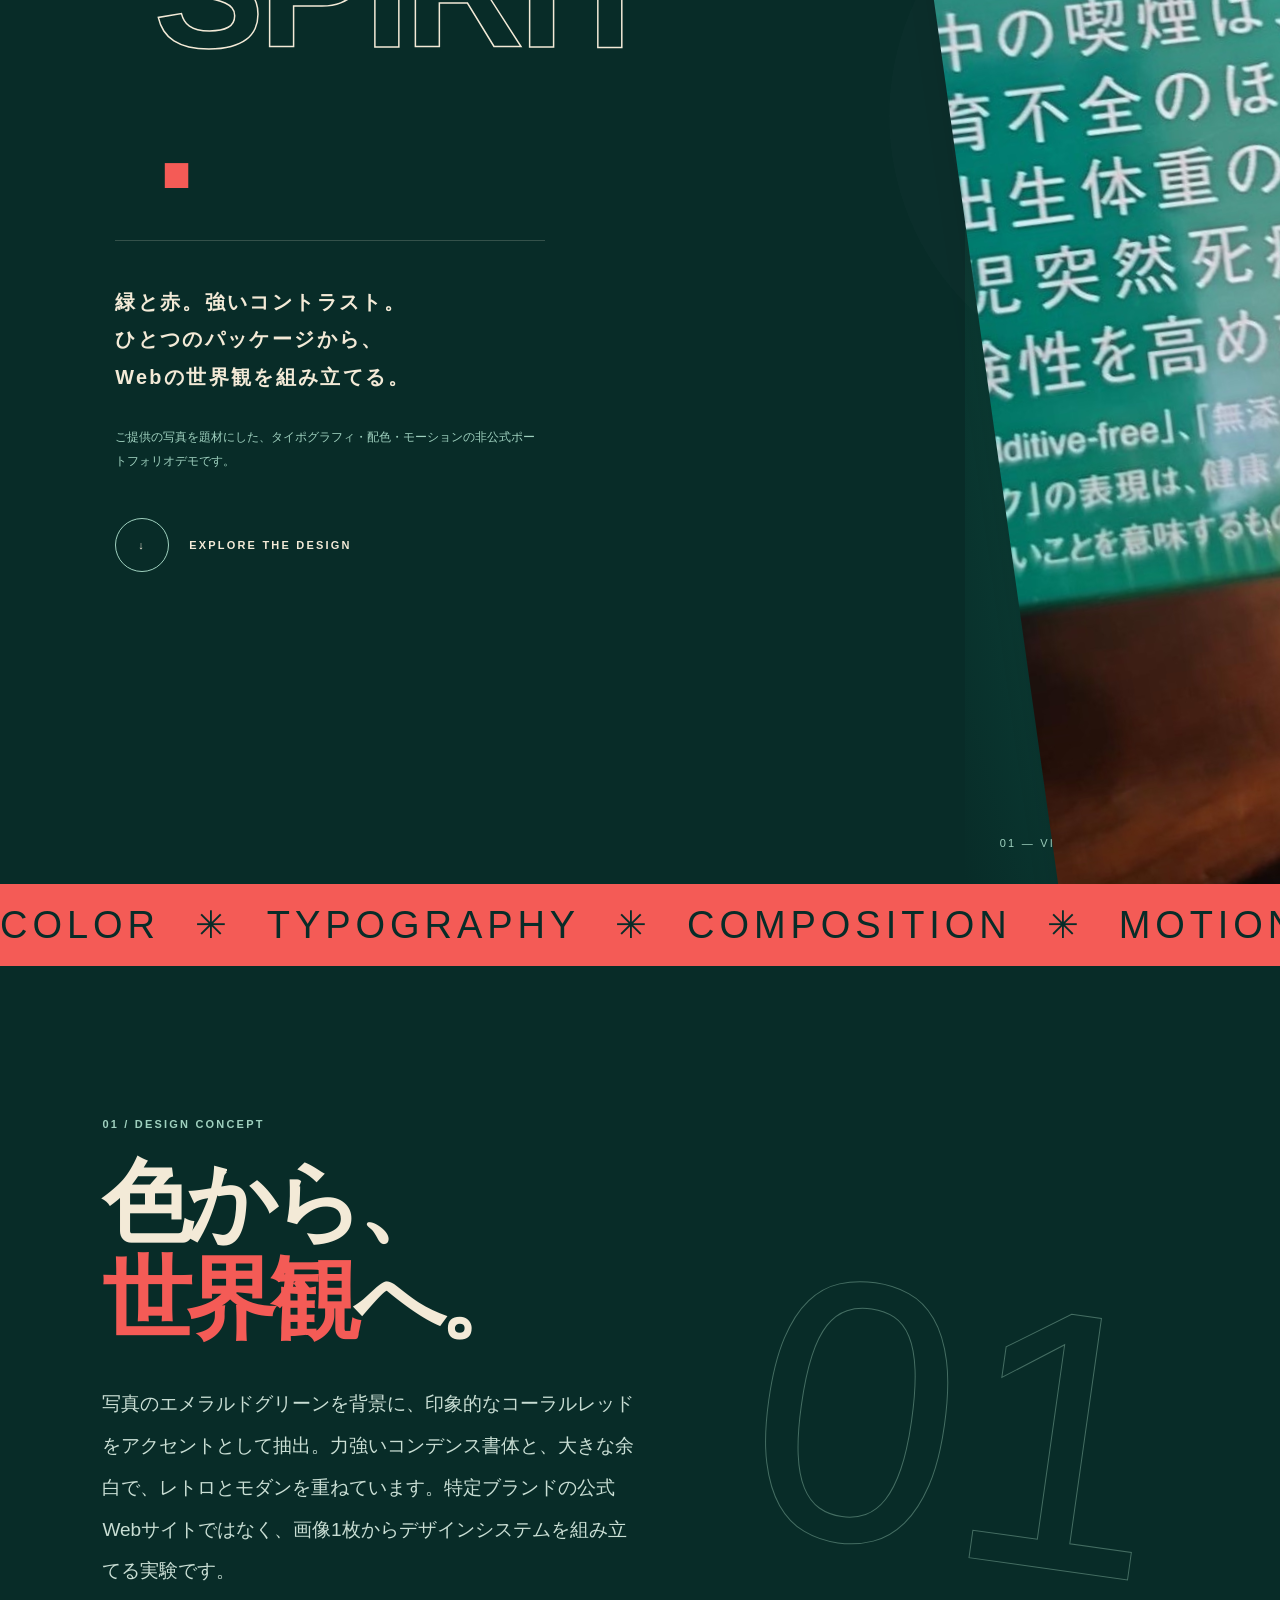
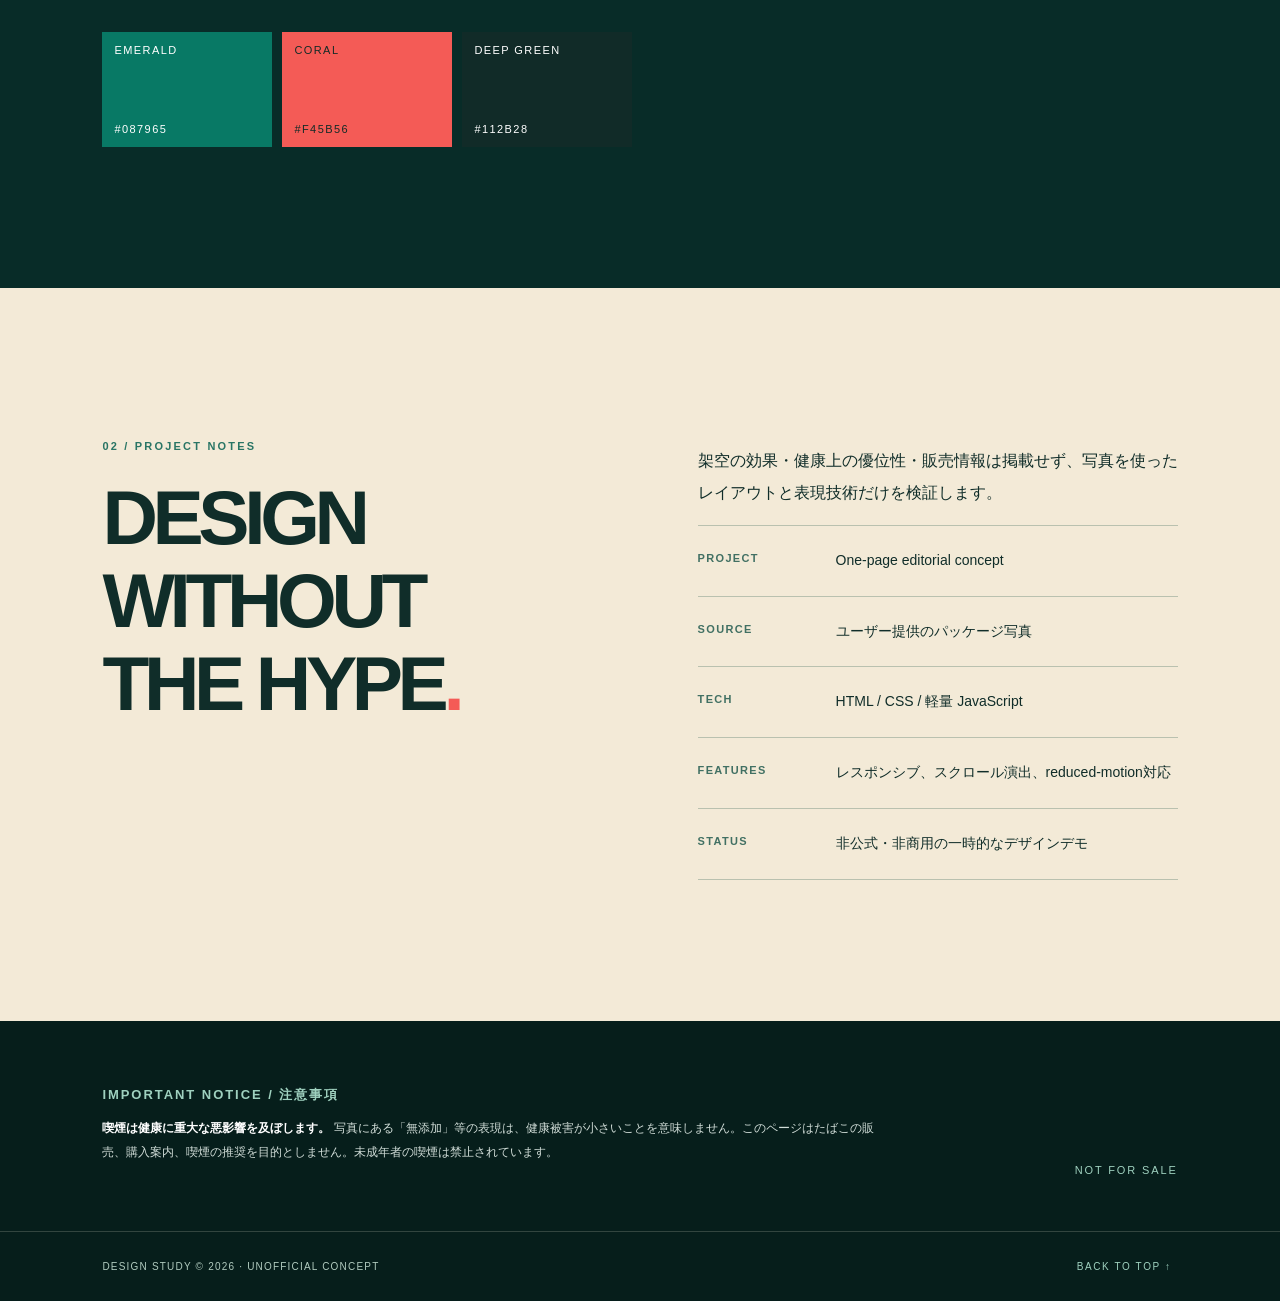
==== commit 8e4a48f5: "fix: keep overlay demo header fixed with translucent backdrop" ====
--- a/temporary/american-spirit-full-overlay/index.html
+++ b/temporary/american-spirit-full-overlay/index.html
@@ -11,7 +11,7 @@
 :root{--bg:#082c28;--panel:#063e36;--accent:#f45b56;--light:#f3ead7;--mint:#9fd1bf;--line:rgba(239,239,216,.19);--ink:#102d29;--ease:cubic-bezier(.2,.7,.15,1)}
 *{box-sizing:border-box}html{scroll-behavior:smooth}body{margin:0;background:var(--bg);color:var(--light);font-family:Inter,"Helvetica Neue",Arial,"Noto Sans JP",sans-serif;-webkit-font-smoothing:antialiased}a{color:inherit;text-decoration:none}button{font:inherit}button,a{outline-offset:5px}::selection{background:var(--accent);color:#fff}
 .grain{position:fixed;inset:0;pointer-events:none;z-index:25;opacity:.11;background-image:url('data:image/svg+xml,%3Csvg viewBox="0 0 180 180" xmlns="http://www.w3.org/2000/svg"%3E%3Cfilter id="n"%3E%3CfeTurbulence type="fractalNoise" baseFrequency=".65" numOctaves="3" stitchTiles="stitch"/%3E%3C/filter%3E%3Crect width="100%25" height="100%25" filter="url(%23n)" opacity=".28"/%3E%3C/svg%3E')}
-.nav{position:absolute;z-index:20;left:0;right:0;top:0;display:flex;align-items:center;justify-content:space-between;padding:28px clamp(22px,5vw,76px);border-bottom:1px solid var(--line)}.brand{display:flex;align-items:center;gap:12px;font-weight:800;letter-spacing:.17em;font-size:12px}.brand-icon{width:30px;height:30px;border:1px solid var(--mint);border-radius:50%;display:grid;place-items:center;color:var(--mint);font-size:18px;font-weight:400}.nav-right{display:flex;gap:34px;align-items:center;font-size:11px;font-weight:750;letter-spacing:.16em}.nav a:hover{color:var(--mint)}.demo-label{border:1px solid var(--line);padding:10px 13px;letter-spacing:.1em;color:var(--mint)}
+.nav{position:fixed;z-index:50;left:0;right:0;top:0;display:flex;align-items:center;justify-content:space-between;padding:28px clamp(22px,5vw,76px);border-bottom:1px solid var(--line)}.brand{display:flex;align-items:center;gap:12px;font-weight:800;letter-spacing:.17em;font-size:12px}.brand-icon{width:30px;height:30px;border:1px solid var(--mint);border-radius:50%;display:grid;place-items:center;color:var(--mint);font-size:18px;font-weight:400}.nav-right{display:flex;gap:34px;align-items:center;font-size:11px;font-weight:750;letter-spacing:.16em}.nav a:hover{color:var(--mint)}.demo-label{border:1px solid var(--line);padding:10px 13px;letter-spacing:.1em;color:var(--mint)}
 .hero{position:relative;min-height:800px;min-height:100svh;display:grid;grid-template-columns:1.05fr .95fr;overflow:hidden}.hero-copy{position:relative;z-index:3;padding:170px 0 110px clamp(24px,9vw,140px);display:flex;flex-direction:column;justify-content:center;align-items:flex-start}.eyebrow{display:flex;align-items:center;gap:15px;color:var(--mint);letter-spacing:.28em;font-size:11px;font-weight:700}.eyebrow:before{content:'';width:34px;height:1px;background:var(--mint)}.title{font-family:Impact,"Arial Narrow",sans-serif;text-transform:uppercase;font-stretch:condensed;font-weight:900;letter-spacing:-.035em;line-height:.85;font-size:clamp(98px,13vw,238px);margin:38px 0 30px;position:relative;white-space:nowrap}.title span{display:block}.title .second{color:transparent;-webkit-text-stroke:1.5px var(--light);padding-left:.23em}.title .red{color:var(--accent);-webkit-text-stroke:0}.short-line{height:1px;background:var(--line);width:min(430px,95%);margin:8px 0 23px}.subtitle{font-size:clamp(16px,1.55vw,21px);letter-spacing:.12em;font-weight:600;line-height:1.9;max-width:540px}.caption{font-size:12px;line-height:2;color:var(--mint);max-width:420px;margin:8px 0 30px}.scroll-cta{display:inline-flex;align-items:center;gap:20px;font-size:11px;font-weight:800;letter-spacing:.2em;border:0;background:none;color:var(--light);padding:15px 0;cursor:pointer}.scroll-cta .circle{width:54px;height:54px;display:grid;place-items:center;border:1px solid var(--mint);border-radius:50%;transition:background .25s,transform .25s}.scroll-cta:hover .circle{background:var(--panel);transform:translateY(4px)}
 .hero-visual{position:relative;min-height:700px;display:grid;place-items:center;isolation:isolate;background:radial-gradient(ellipse at 58% 48%,#206d5c 0%,#075347 37%,#0a3932 68%,#082c28 100%)}.visual-ring{position:absolute;width:min(77%,610px);aspect-ratio:1;border:1px solid rgba(250,232,203,.23);border-radius:50%;box-shadow:0 0 0 60px rgba(255,255,255,.012),0 0 0 120px rgba(255,255,255,.01)}.red-disc{position:absolute;width:min(65%,490px);aspect-ratio:1;top:19%;right:-10%;background:var(--accent);border-radius:50%;filter:drop-shadow(0 15px 55px #092b2a65);opacity:.95}.package-holder{position:relative;z-index:4;width:clamp(210px,30vw,410px);transform:rotate(-8deg) translate(-1vw,2vw);filter:drop-shadow(28px 42px 27px rgba(0,0,0,.42));transition:transform .65s var(--ease)}.package-holder:hover{transform:rotate(-3deg) translate(-1vw,-.5vw)}.package{display:block;width:100%;aspect-ratio:3/4;object-fit:cover;border-radius:7px;box-shadow:inset 0 0 0 1px #ffffff33}.package-tag{position:absolute;bottom:9%;right:9%;z-index:5;font-size:10px;letter-spacing:.23em;writing-mode:vertical-rl;color:#dcf2e5}.hero-counter{position:absolute;bottom:35px;left:9%;font-size:11px;letter-spacing:.2em;color:var(--mint)}
 .marquee{padding:19px 0;background:var(--accent);color:var(--bg);overflow:hidden;display:flex;white-space:nowrap;font-family:Impact,"Arial Narrow",sans-serif;font-size:clamp(24px,3vw,38px);letter-spacing:.13em}.marquee-track{display:flex;gap:35px;min-width:max-content;animation:marquee 28s linear infinite}.marquee span:after{content:'✳';margin-left:35px}@keyframes marquee{to{transform:translateX(-50%)}}
@@ -24,7 +24,7 @@
 
 /* Full-screen video overlay module, standalone and removable */
 .site-logo{display:block;width:180px;height:auto;max-width:40vw;filter:drop-shadow(0 1px 6px #0004)}
-.nav{position:absolute;z-index:50;background:linear-gradient(#0004,transparent);border-bottom:1px solid #fff3}.nav .brand{line-height:0}
+.nav{position:fixed;z-index:50;background:linear-gradient(180deg,rgba(3,19,30,.87),rgba(3,19,30,.65));backdrop-filter:blur(12px);-webkit-backdrop-filter:blur(12px);border-bottom:1px solid #fff3}.nav .brand{line-height:0}
 .video-overlay-hero{height:100svh;min-height:540px;position:relative;overflow:hidden;isolation:isolate;background:#071b34;color:#fff}
 .video-blur{position:absolute;inset:-45px;z-index:-3;background:url('assets/poster.jpg') center/cover no-repeat;filter:blur(32px) brightness(.4);transform:scale(1.1)}
 .video-backdrop{position:absolute;inset:0;width:100%;height:100%;object-fit:contain;object-position:center;z-index:-2}
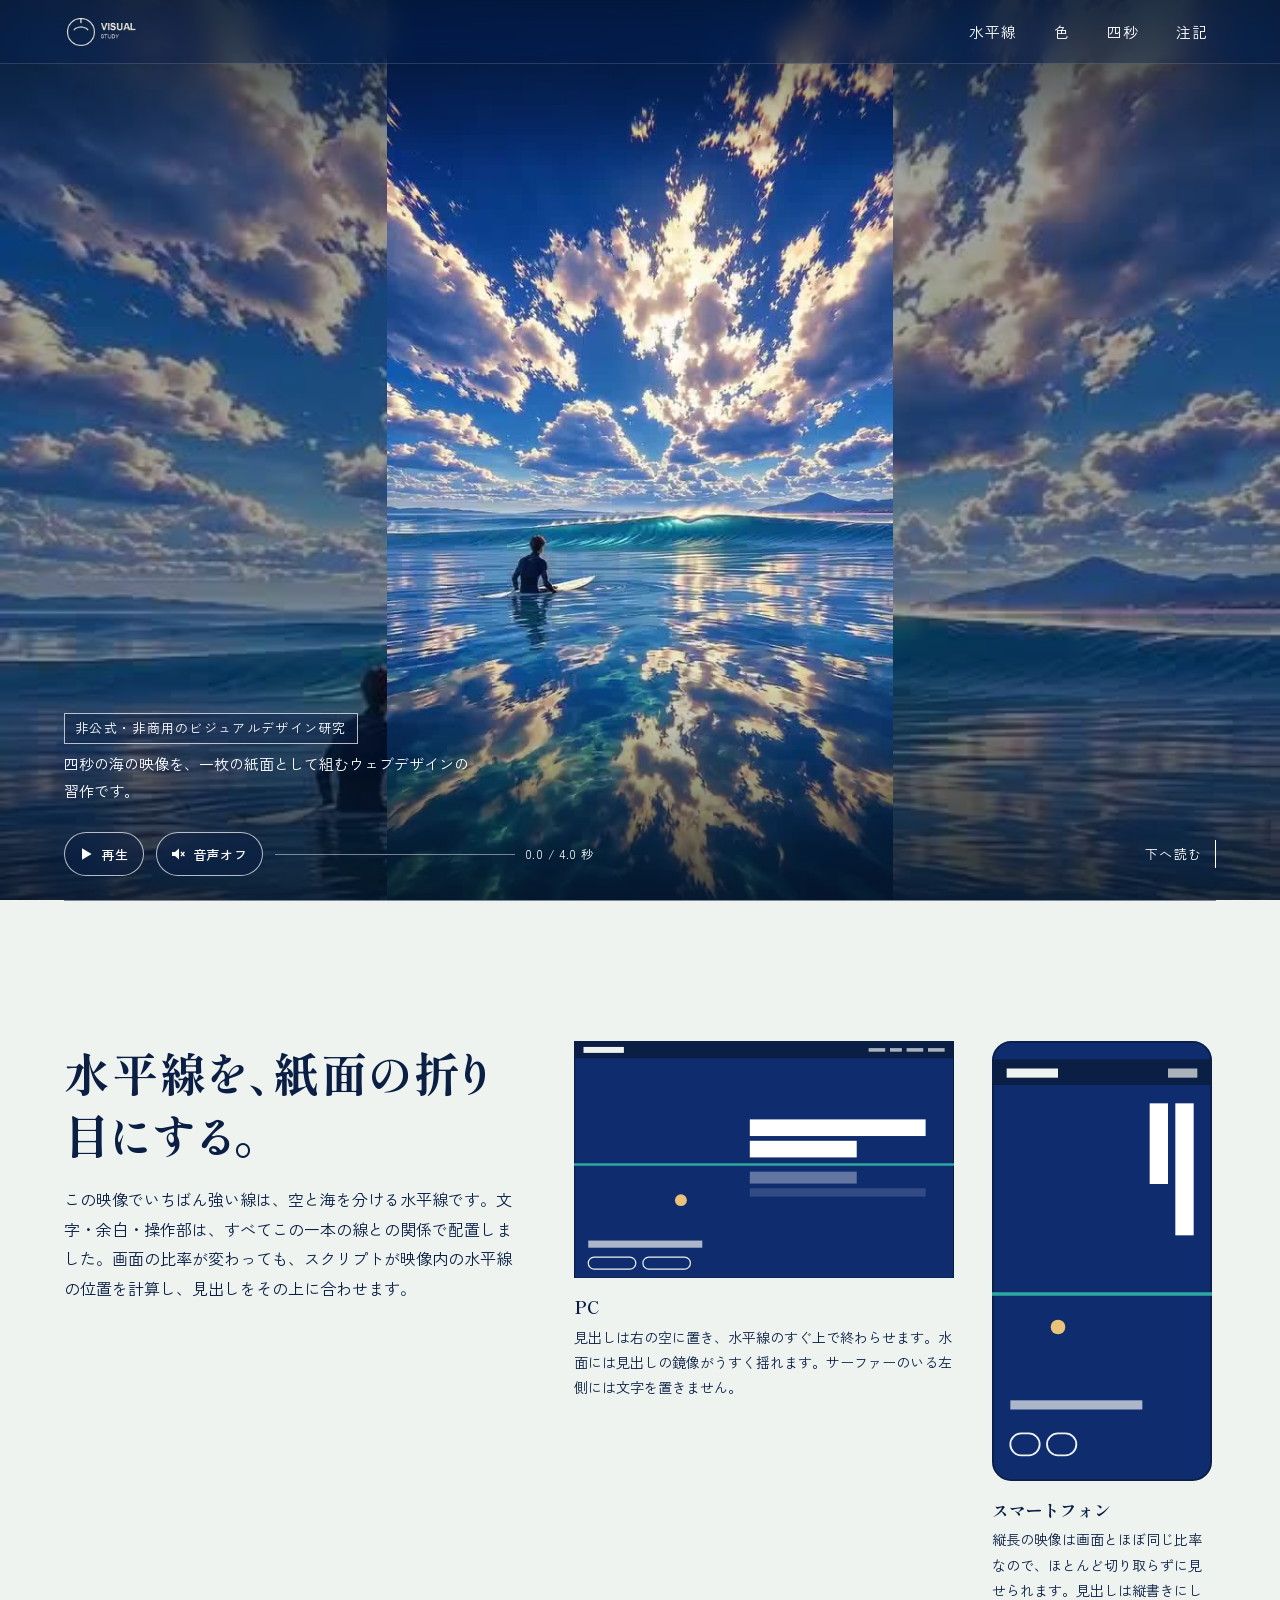
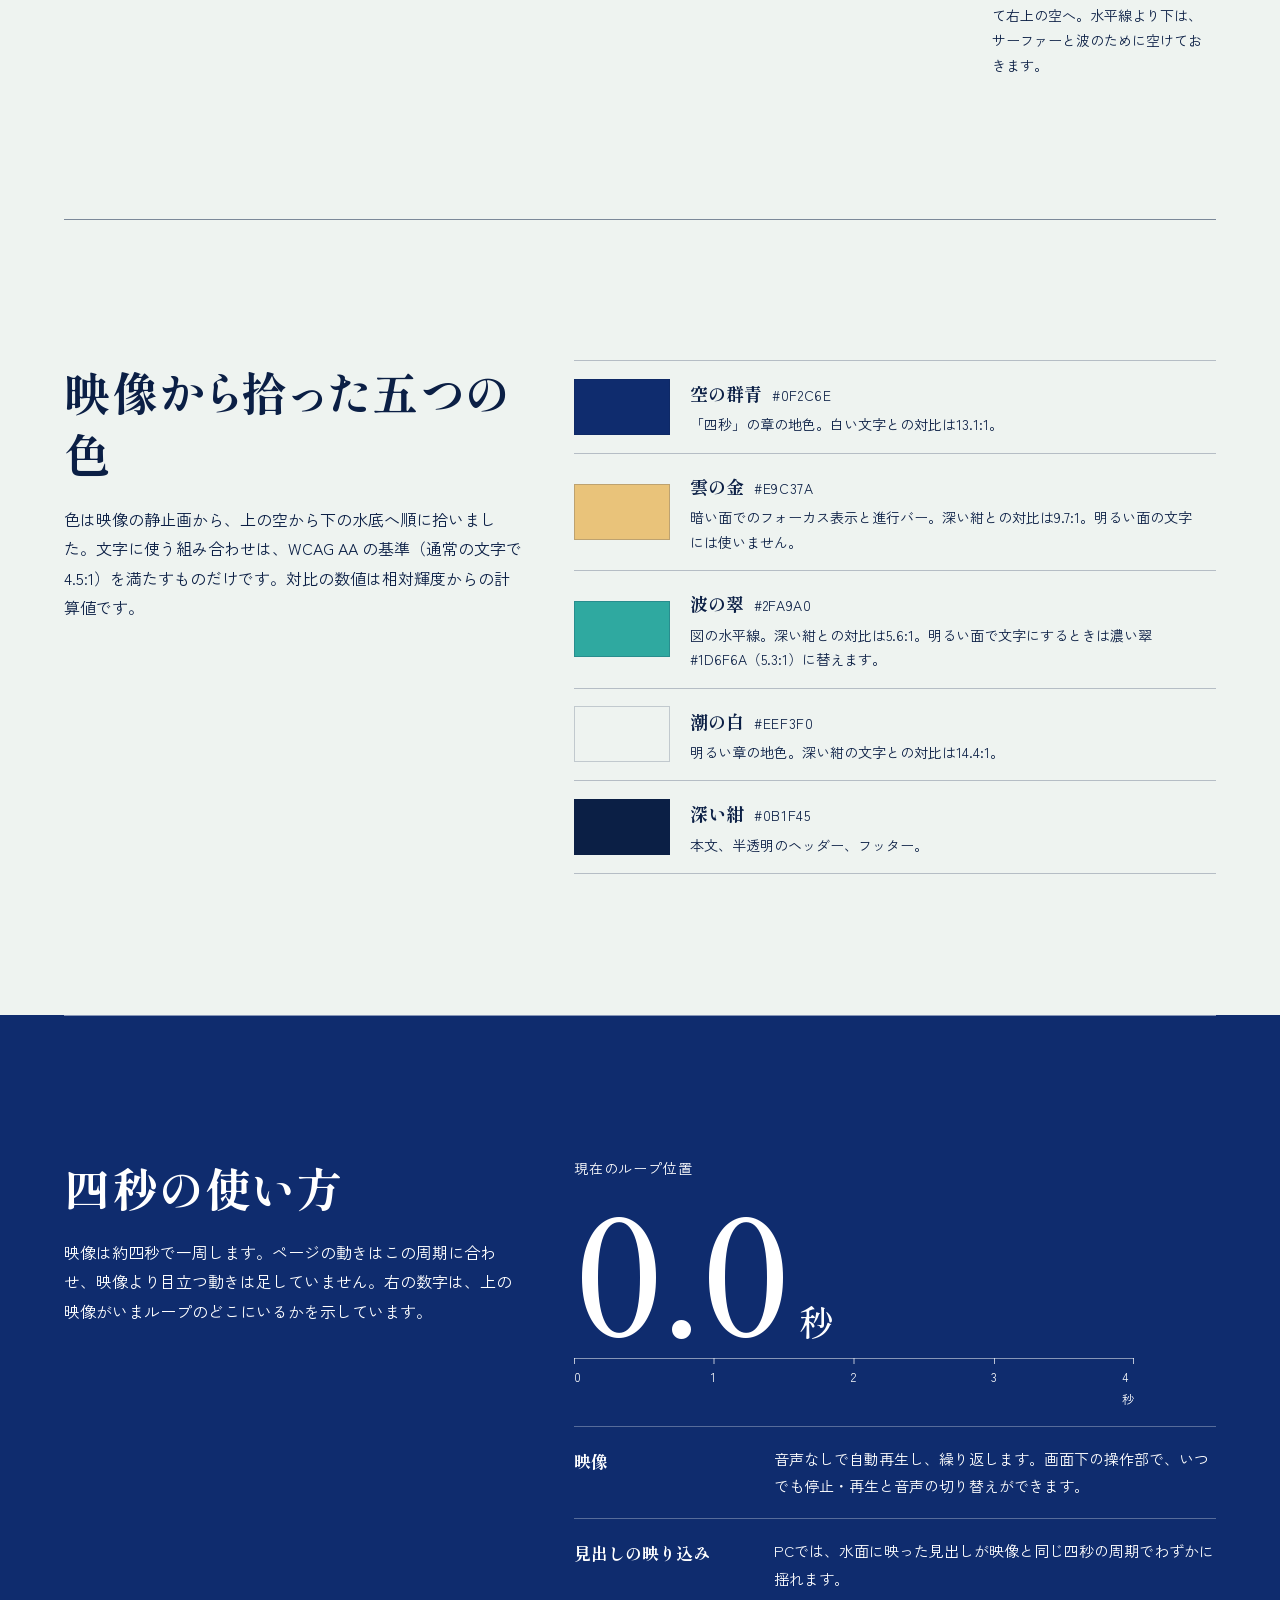
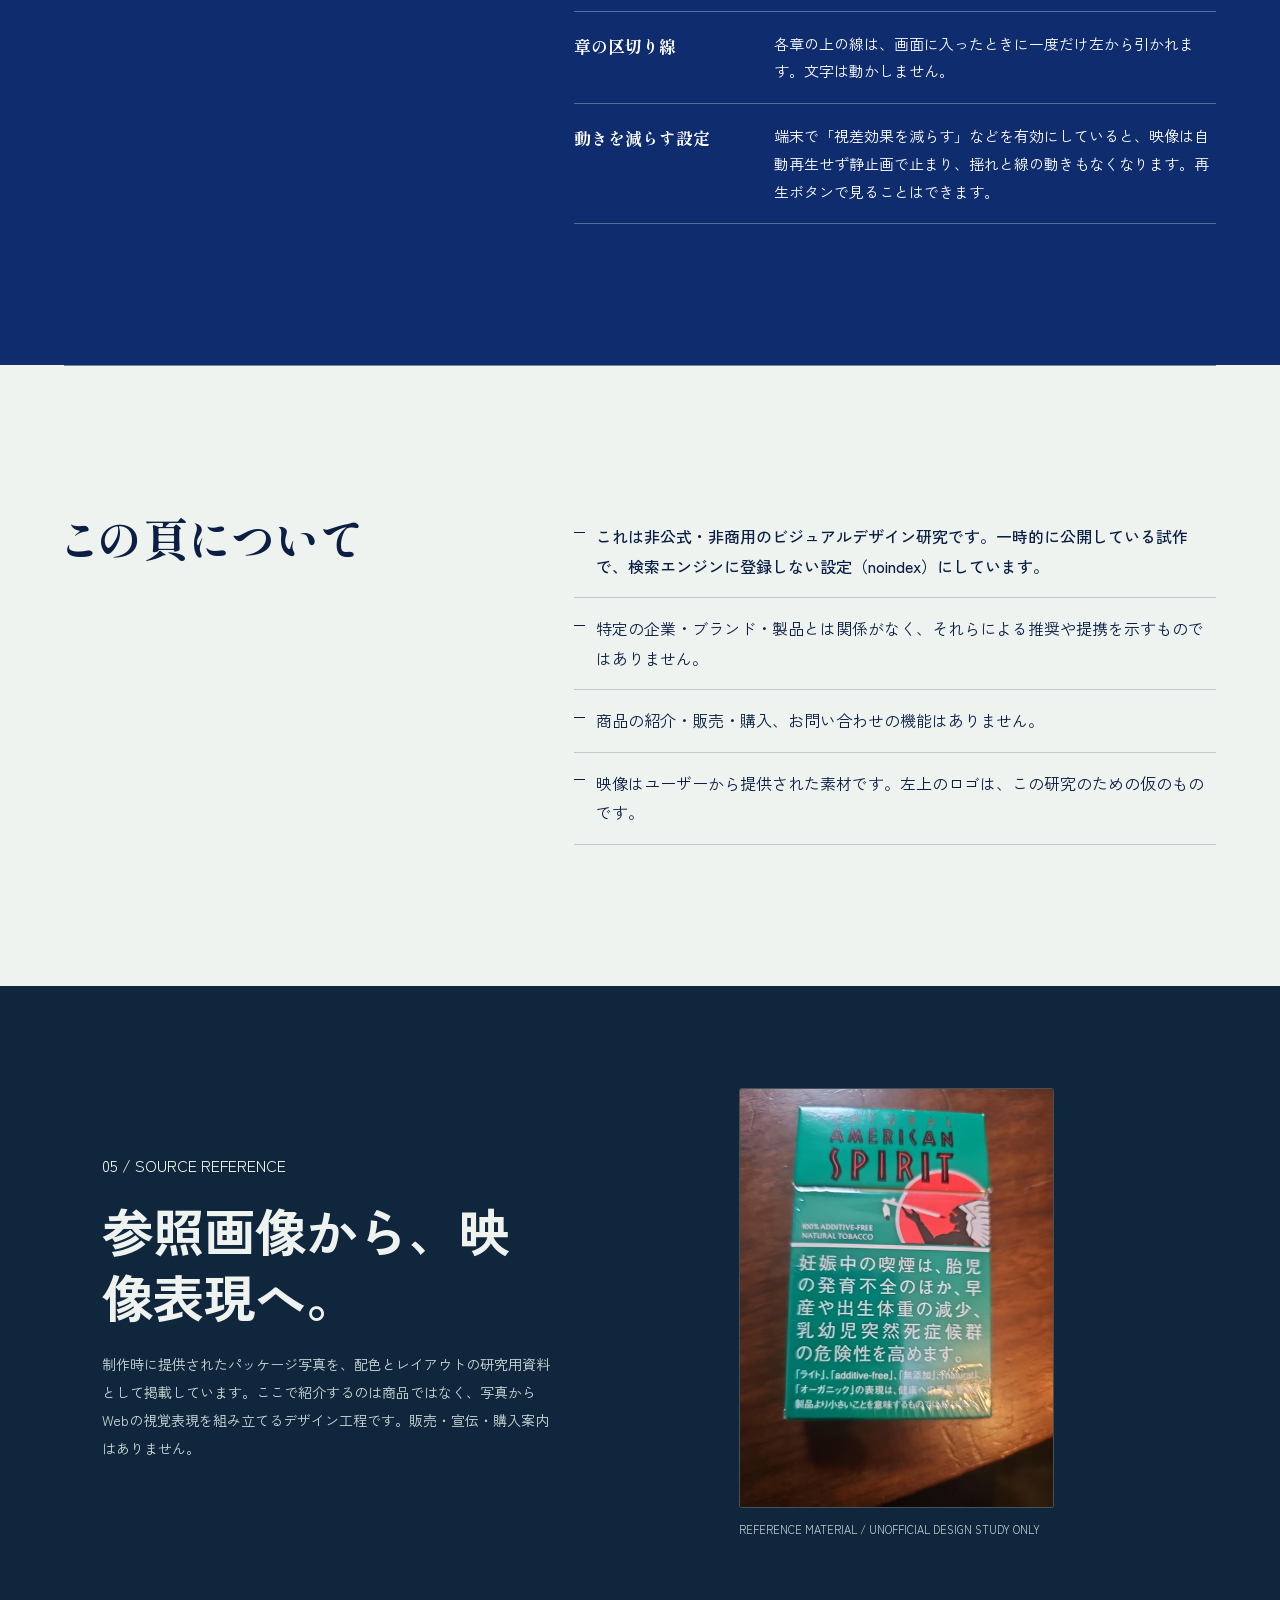
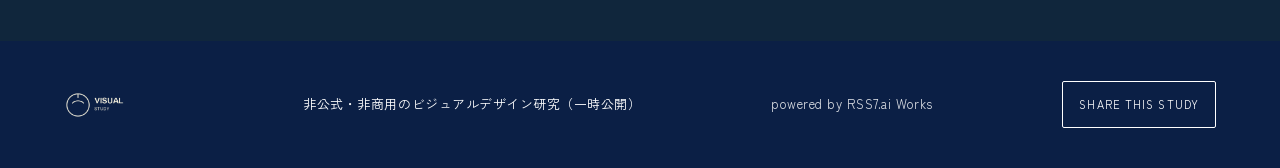
==== commit a95678ee: "feat: integrate Claude Gemini ChatGPT full overlay design" ====
--- a/temporary/american-spirit-full-overlay/index.html
+++ b/temporary/american-spirit-full-overlay/index.html
@@ -2,77 +2,731 @@
 <html lang="ja">
 <head>
 <meta charset="utf-8">
-<meta name="viewport" content="width=device-width,initial-scale=1">
-<meta name="theme-color" content="#071b34">
-<meta name="robots" content="noindex,nofollow">
-<meta name="description" content="パッケージ写真をもとにしたタイポグラフィとインタラクションの非公式デザインデモ。販売・広告目的ではありません。">
-<title>FULL OVERLAY — Motion Design Study</title>
+<meta name="viewport" content="width=device-width, initial-scale=1, viewport-fit=cover">
+<meta name="robots" content="noindex, nofollow">
+<title>鏡のような海で、波を待つ。｜非公式・非商用のビジュアルデザイン研究</title>
+<meta name="description" content="四秒の海の映像を一枚の紙面として組む、非公式・非商用のウェブデザイン習作。">
+<meta name="theme-color" content="#0B1F45">
+<link rel="icon" href="assets/favicon.svg" type="image/svg+xml">
+<link rel="preload" href="assets/poster.jpg" as="image">
+<link rel="preconnect" href="https://fonts.googleapis.com">
+<link rel="preconnect" href="https://fonts.gstatic.com" crossorigin>
+<link rel="stylesheet" href="https://fonts.googleapis.com/css2?family=Shippori+Mincho+B1:wght@500;700&family=Zen+Kaku+Gothic+New:wght@400;500&display=swap">
 <style>
-:root{--bg:#082c28;--panel:#063e36;--accent:#f45b56;--light:#f3ead7;--mint:#9fd1bf;--line:rgba(239,239,216,.19);--ink:#102d29;--ease:cubic-bezier(.2,.7,.15,1)}
-*{box-sizing:border-box}html{scroll-behavior:smooth}body{margin:0;background:var(--bg);color:var(--light);font-family:Inter,"Helvetica Neue",Arial,"Noto Sans JP",sans-serif;-webkit-font-smoothing:antialiased}a{color:inherit;text-decoration:none}button{font:inherit}button,a{outline-offset:5px}::selection{background:var(--accent);color:#fff}
-.grain{position:fixed;inset:0;pointer-events:none;z-index:25;opacity:.11;background-image:url('data:image/svg+xml,%3Csvg viewBox="0 0 180 180" xmlns="http://www.w3.org/2000/svg"%3E%3Cfilter id="n"%3E%3CfeTurbulence type="fractalNoise" baseFrequency=".65" numOctaves="3" stitchTiles="stitch"/%3E%3C/filter%3E%3Crect width="100%25" height="100%25" filter="url(%23n)" opacity=".28"/%3E%3C/svg%3E')}
-.nav{position:fixed;z-index:50;left:0;right:0;top:0;display:flex;align-items:center;justify-content:space-between;padding:28px clamp(22px,5vw,76px);border-bottom:1px solid var(--line)}.brand{display:flex;align-items:center;gap:12px;font-weight:800;letter-spacing:.17em;font-size:12px}.brand-icon{width:30px;height:30px;border:1px solid var(--mint);border-radius:50%;display:grid;place-items:center;color:var(--mint);font-size:18px;font-weight:400}.nav-right{display:flex;gap:34px;align-items:center;font-size:11px;font-weight:750;letter-spacing:.16em}.nav a:hover{color:var(--mint)}.demo-label{border:1px solid var(--line);padding:10px 13px;letter-spacing:.1em;color:var(--mint)}
-.hero{position:relative;min-height:800px;min-height:100svh;display:grid;grid-template-columns:1.05fr .95fr;overflow:hidden}.hero-copy{position:relative;z-index:3;padding:170px 0 110px clamp(24px,9vw,140px);display:flex;flex-direction:column;justify-content:center;align-items:flex-start}.eyebrow{display:flex;align-items:center;gap:15px;color:var(--mint);letter-spacing:.28em;font-size:11px;font-weight:700}.eyebrow:before{content:'';width:34px;height:1px;background:var(--mint)}.title{font-family:Impact,"Arial Narrow",sans-serif;text-transform:uppercase;font-stretch:condensed;font-weight:900;letter-spacing:-.035em;line-height:.85;font-size:clamp(98px,13vw,238px);margin:38px 0 30px;position:relative;white-space:nowrap}.title span{display:block}.title .second{color:transparent;-webkit-text-stroke:1.5px var(--light);padding-left:.23em}.title .red{color:var(--accent);-webkit-text-stroke:0}.short-line{height:1px;background:var(--line);width:min(430px,95%);margin:8px 0 23px}.subtitle{font-size:clamp(16px,1.55vw,21px);letter-spacing:.12em;font-weight:600;line-height:1.9;max-width:540px}.caption{font-size:12px;line-height:2;color:var(--mint);max-width:420px;margin:8px 0 30px}.scroll-cta{display:inline-flex;align-items:center;gap:20px;font-size:11px;font-weight:800;letter-spacing:.2em;border:0;background:none;color:var(--light);padding:15px 0;cursor:pointer}.scroll-cta .circle{width:54px;height:54px;display:grid;place-items:center;border:1px solid var(--mint);border-radius:50%;transition:background .25s,transform .25s}.scroll-cta:hover .circle{background:var(--panel);transform:translateY(4px)}
-.hero-visual{position:relative;min-height:700px;display:grid;place-items:center;isolation:isolate;background:radial-gradient(ellipse at 58% 48%,#206d5c 0%,#075347 37%,#0a3932 68%,#082c28 100%)}.visual-ring{position:absolute;width:min(77%,610px);aspect-ratio:1;border:1px solid rgba(250,232,203,.23);border-radius:50%;box-shadow:0 0 0 60px rgba(255,255,255,.012),0 0 0 120px rgba(255,255,255,.01)}.red-disc{position:absolute;width:min(65%,490px);aspect-ratio:1;top:19%;right:-10%;background:var(--accent);border-radius:50%;filter:drop-shadow(0 15px 55px #092b2a65);opacity:.95}.package-holder{position:relative;z-index:4;width:clamp(210px,30vw,410px);transform:rotate(-8deg) translate(-1vw,2vw);filter:drop-shadow(28px 42px 27px rgba(0,0,0,.42));transition:transform .65s var(--ease)}.package-holder:hover{transform:rotate(-3deg) translate(-1vw,-.5vw)}.package{display:block;width:100%;aspect-ratio:3/4;object-fit:cover;border-radius:7px;box-shadow:inset 0 0 0 1px #ffffff33}.package-tag{position:absolute;bottom:9%;right:9%;z-index:5;font-size:10px;letter-spacing:.23em;writing-mode:vertical-rl;color:#dcf2e5}.hero-counter{position:absolute;bottom:35px;left:9%;font-size:11px;letter-spacing:.2em;color:var(--mint)}
-.marquee{padding:19px 0;background:var(--accent);color:var(--bg);overflow:hidden;display:flex;white-space:nowrap;font-family:Impact,"Arial Narrow",sans-serif;font-size:clamp(24px,3vw,38px);letter-spacing:.13em}.marquee-track{display:flex;gap:35px;min-width:max-content;animation:marquee 28s linear infinite}.marquee span:after{content:'✳';margin-left:35px}@keyframes marquee{to{transform:translateX(-50%)}}
-.section{padding:clamp(85px,11vw,175px) clamp(22px,8vw,120px)}.section-kicker{font-size:11px;font-weight:800;letter-spacing:.2em;color:var(--mint)}.section-title{font-size:clamp(43px,7vw,112px);font-weight:800;letter-spacing:-.07em;line-height:1.08;margin:24px 0 36px}.section-title em{font-style:normal;color:var(--accent)}.story{display:grid;grid-template-columns:1.1fr .9fr;gap:min(8vw,140px);align-items:center}.story-copy{font-size:clamp(15px,1.5vw,19px);line-height:2.2;color:#c9ded4;max-width:650px}.swatches{display:grid;grid-template-columns:repeat(3,minmax(0,1fr));gap:10px;max-width:530px;margin-top:40px}.swatch{height:115px;display:flex;flex-direction:column;justify-content:space-between;padding:12px;font-size:11px;letter-spacing:.13em;color:#fff}.swatch:nth-child(1){background:#087965}.swatch:nth-child(2){background:#f45b56;color:#132b27}.swatch:nth-child(3){background:#112b28}.large-index{font-family:Impact,"Arial Narrow",sans-serif;font-size:clamp(180px,29vw,480px);line-height:1;color:transparent;-webkit-text-stroke:1px #8ab9a677;transform:rotate(8deg);text-align:center}
-.details{background:var(--light);color:var(--ink)}.details .section-kicker{color:#297565}.details-wrap{display:grid;grid-template-columns:1fr 1fr;gap:9vw}.details .section-title{font-size:clamp(45px,6vw,95px)}.detail-list{border-top:1px solid #0f463a40}.detail-row{border-bottom:1px solid #0f463a40;display:grid;grid-template-columns:120px 1fr;gap:18px;padding:23px 0;font-size:14px;line-height:1.7}.detail-row span{font-size:11px;letter-spacing:.12em;font-weight:800;color:#417063}.legal{background:#061e1b;padding:55px clamp(22px,8vw,120px);display:grid;grid-template-columns:1fr auto;gap:45px;align-items:end}.legal h2{font-size:13px;letter-spacing:.15em;color:var(--mint)}.legal p{font-size:12px;line-height:2;max-width:780px;color:#d1ddd8}.legal strong{color:#fff}.footer{border-top:1px solid var(--line);background:#061e1b;padding:28px clamp(22px,8vw,120px);display:flex;justify-content:space-between;gap:25px;align-items:center;font-size:10px;color:#b1cbbf;letter-spacing:.12em}.back-top{background:none;border:0;color:var(--mint);cursor:pointer;letter-spacing:.16em}
-.reveal{opacity:0;transform:translateY(24px);transition:opacity .8s var(--ease),transform .8s var(--ease)}.reveal.is-visible{opacity:1;transform:none}
-@media(max-width:950px){.hero{grid-template-columns:1fr}.hero-copy{padding:140px 7vw 44px;min-height:590px}.title{font-size:clamp(94px,17vw,175px)}.hero-visual{min-height:650px}.package-holder{width:clamp(235px,43vw,385px)}.nav-right a:not(.demo-label){display:none}.story,.details-wrap{grid-template-columns:1fr}.large-index{display:none}.story-copy{max-width:780px}}
-@media(max-width:540px){.nav{padding:19px 20px}.brand{font-size:10px;gap:8px}.brand-icon{width:27px;height:27px}.demo-label{font-size:9px;padding:9px}.hero-copy{min-height:490px;padding:115px 22px 35px}.eyebrow{font-size:9px}.title{font-size:clamp(88px,19vw,124px);margin:30px 0 20px}.title .second{padding-left:.11em}.subtitle{font-size:16px}.caption{font-size:11px}.scroll-cta{font-size:10px}.scroll-cta .circle{width:44px;height:44px}.hero-visual{min-height:535px}.package-holder{width:250px}.red-disc{width:75%;top:17%;right:-18%}.visual-ring{width:76%}.hero-counter{bottom:22px}.section{padding:85px 22px}.section-title{font-size:clamp(48px,12vw,78px)}.swatch{height:90px;font-size:9px;padding:9px}.detail-row{grid-template-columns:88px 1fr;font-size:13px}.legal{padding:50px 22px;grid-template-columns:1fr}.footer{padding:25px 22px;flex-wrap:wrap}}
-@media(prefers-reduced-motion:reduce){html{scroll-behavior:auto}.marquee-track{animation:none}.reveal{opacity:1;transform:none;transition:none}.package-holder,.package-holder:hover{transition:none;transform:rotate(-5deg)}}
-
-/* Full-screen video overlay module, standalone and removable */
-.site-logo{display:block;width:180px;height:auto;max-width:40vw;filter:drop-shadow(0 1px 6px #0004)}
-.nav{position:fixed;z-index:50;background:linear-gradient(180deg,rgba(3,19,30,.87),rgba(3,19,30,.65));backdrop-filter:blur(12px);-webkit-backdrop-filter:blur(12px);border-bottom:1px solid #fff3}.nav .brand{line-height:0}
-.video-overlay-hero{height:100svh;min-height:540px;position:relative;overflow:hidden;isolation:isolate;background:#071b34;color:#fff}
-.video-blur{position:absolute;inset:-45px;z-index:-3;background:url('assets/poster.jpg') center/cover no-repeat;filter:blur(32px) brightness(.4);transform:scale(1.1)}
-.video-backdrop{position:absolute;inset:0;width:100%;height:100%;object-fit:contain;object-position:center;z-index:-2}
-.video-tint{position:absolute;inset:0;z-index:-1;background:linear-gradient(90deg,rgba(0,14,30,.72) 0,rgba(1,19,36,.18) 68%),linear-gradient(0deg,rgba(0,8,19,.75),transparent 30%,transparent 74%,rgba(0,10,20,.38));pointer-events:none}
-.video-hero-content{position:absolute;left:clamp(22px,7vw,100px);bottom:clamp(95px,15vh,180px);max-width:700px;z-index:2;text-shadow:0 2px 18px #0005}
-.video-overline{font-size:11px;letter-spacing:.26em;font-weight:700;color:#cbe3f8}
-.video-title{font:900 clamp(62px,9vw,136px)/.89 Impact,'Arial Narrow',Arial,sans-serif;letter-spacing:-.027em;margin:25px 0 23px}
-.video-title em{font-style:normal;color:transparent;-webkit-text-stroke:1.3px #fff}
-.video-hero-content p{font-size:clamp(13px,1.5vw,17px);line-height:1.8;letter-spacing:.05em}
-.video-next{display:inline-flex;gap:30px;align-items:center;margin-top:26px;font-size:11px;font-weight:800;letter-spacing:.15em;border-bottom:1px solid #fffa;padding:0 0 13px}
-.video-next span{font-size:19px}
-.video-controls{position:absolute;right:clamp(22px,5vw,75px);bottom:35px;display:flex;gap:10px;z-index:5}
-.video-controls button{color:#fff;background:#102b42aa;border:1px solid #fff8;border-radius:50px;min-height:44px;padding:0 18px;cursor:pointer;font-size:10px;font-weight:bold;letter-spacing:.1em;backdrop-filter:blur(10px)}
-.video-controls button:focus-visible,.video-next:focus-visible{outline:3px solid #fff;outline-offset:4px}
-.video-side-note{position:absolute;left:clamp(22px,7vw,100px);bottom:45px;font-size:10px;letter-spacing:.18em;color:#d9e6f5;z-index:2}
-.original-demo-label{background:#f45b56;color:#082c28;font:800 11px Arial,sans-serif;letter-spacing:.18em;padding:18px 8vw}
-@media(min-width:1100px){.video-backdrop{object-fit:cover;object-position:center 42%}.video-tint{background:linear-gradient(90deg,rgba(0,14,30,.82),rgba(1,19,36,.12) 80%),linear-gradient(0deg,rgba(0,8,19,.7),transparent 40%)}}
-@media(max-width:640px){.nav-right a{display:none}.site-logo{width:145px}.video-backdrop{object-fit:cover;object-position:center center}.video-hero-content{bottom:145px;right:20px}.video-title{font-size:clamp(56px,12vw,82px)}.video-title em{-webkit-text-stroke:1px #fff}.video-overline{font-size:9px}.video-hero-content p{font-size:13px}.video-controls{bottom:26px;right:20px}.video-side-note{left:20px;bottom:90px;font-size:8px}}
-@media(prefers-reduced-motion:reduce){.video-overlay-hero video{display:none}.video-blur{filter:none;inset:0;transform:none}.video-tint{background:#071b3499}}
-</style>
+  :root {
+    --sky: #0F2C6E;      /* 空の群青 */
+    --gold: #E9C37A;     /* 雲の金 */
+    --lagoon: #2FA9A0;   /* 波の翠 */
+    --lagoon-deep: #1D6F6A;
+    --salt: #EEF3F0;     /* 潮の白 */
+    --ink: #0B1F45;      /* 深い紺 */
+    --white: #FFFFFF;
+    --serif: "Shippori Mincho B1", "Hiragino Mincho ProN", "Yu Mincho", "YuMincho", serif;
+    --sans: "Zen Kaku Gothic New", "Hiragino Sans", "Yu Gothic", "YuGothic", "Meiryo", sans-serif;
+    --bar-h: 64px;
+    --gutter: clamp(20px, 5vw, 72px);
+    --horizon: 52%;
+    --focus: var(--gold);
+  }
+  *, *::before, *::after { box-sizing: border-box; }
+  html { -webkit-text-size-adjust: 100%; }
+  @media (prefers-reduced-motion: no-preference) { html { scroll-behavior: smooth; } }
+  body {
+    margin: 0;
+    background: var(--salt);
+    color: var(--ink);
+    font: 400 1rem/1.85 var(--sans);
+    font-feature-settings: "palt" 0;
+    overflow-wrap: anywhere;
+    line-break: strict;
+  }
+  img, svg, video { display: block; max-width: 100%; }
+  a { color: inherit; }
+  :focus-visible { outline: 3px solid var(--focus); outline-offset: 3px; border-radius: 2px; }
+  .on-light { --focus: var(--ink); }
+  .on-dark { --focus: var(--gold); }
+
+  .skip {
+    position: fixed; left: 12px; top: 12px; z-index: 100;
+    padding: 10px 16px; background: var(--white); color: var(--ink);
+    font-weight: 500; text-decoration: none;
+    transform: translateY(-160%);
+  }
+  .skip:focus { transform: none; --focus: var(--ink); }
+
+  /* ───────── Fixed header ───────── */
+  .bar {
+    position: fixed; inset: 0 0 auto 0; z-index: 50;
+    height: calc(var(--bar-h) + env(safe-area-inset-top));
+    padding: 0 var(--gutter);
+    padding-top: env(safe-area-inset-top);
+    display: flex; align-items: center; justify-content: space-between; gap: 16px;
+    background: rgba(11, 31, 69, .36);
+    -webkit-backdrop-filter: blur(14px) saturate(140%);
+    backdrop-filter: blur(14px) saturate(140%);
+    border-bottom: 1px solid rgba(255, 255, 255, .14);
+    color: var(--white);
+    transition: background-color .4s ease;
+  }
+  .bar.is-solid { background: rgba(11, 31, 69, .86); }
+  @supports not ((backdrop-filter: blur(1px)) or (-webkit-backdrop-filter: blur(1px))) {
+    .bar { background: rgba(11, 31, 69, .72); }
+  }
+  .brand { display: inline-flex; align-items: center; min-height: 44px; flex: none; }
+  .brand img { height: 34px; width: auto; }
+
+  .nav ul { list-style: none; margin: 0; padding: 0; display: flex; gap: clamp(4px, 1.6vw, 24px); }
+  .nav a {
+    display: inline-flex; align-items: center; min-height: 44px; padding: 0 8px;
+    font-size: .9375rem; letter-spacing: .08em; text-decoration: none;
+    background: linear-gradient(currentColor, currentColor) left calc(100% - 10px) / 0 1px no-repeat;
+    transition: background-size .3s ease;
+  }
+  .nav a:hover, .nav a[aria-current] { background-size: calc(100% - 16px) 1px; background-position: 8px calc(100% - 10px); }
+  .menu-btn { display: none; }
+
+  @media (max-width: 720px) {
+    :root { --bar-h: 56px; }
+    .brand img { height: 30px; }
+    .nav a { font-size: .875rem; padding: 0 6px; }
+    .js .menu-btn {
+      display: inline-flex; align-items: center; gap: 10px;
+      min-height: 44px; min-width: 44px; padding: 0 4px 0 12px;
+      background: none; border: 0; color: inherit; font: 500 .875rem/1 var(--sans); letter-spacing: .08em;
+      cursor: pointer;
+    }
+    .menu-btn__icon { position: relative; width: 22px; height: 12px; }
+    .menu-btn__icon::before, .menu-btn__icon::after {
+      content: ""; position: absolute; left: 0; right: 0; height: 1.5px; background: currentColor;
+      transition: transform .25s ease, top .25s ease;
+    }
+    .menu-btn__icon::before { top: 0; }
+    .menu-btn__icon::after { top: 10px; }
+    .menu-btn[aria-expanded="true"] .menu-btn__icon::before { top: 5px; transform: rotate(20deg); }
+    .menu-btn[aria-expanded="true"] .menu-btn__icon::after { top: 5px; transform: rotate(-20deg); }
+
+    .js .nav {
+      position: fixed; left: 0; right: 0; top: calc(var(--bar-h) + env(safe-area-inset-top));
+      background: rgba(11, 31, 69, .94);
+      border-bottom: 1px solid rgba(255, 255, 255, .14);
+      padding: 8px var(--gutter) 20px;
+      display: none;
+    }
+    .js .nav.is-open { display: block; }
+    .js .nav ul { flex-direction: column; gap: 0; }
+    .js .nav a {
+      display: flex; min-height: 52px; padding: 0; font-family: var(--serif); font-size: 1.25rem; font-weight: 500;
+      border-bottom: 1px solid rgba(255, 255, 255, .12); background: none;
+    }
+    .js .nav a[aria-current] { color: var(--gold); }
+  }
+
+  /* ───────── Hero ───────── */
+  .hero {
+    position: relative;
+    height: 100vh; height: 100svh;
+    min-height: 540px;
+    overflow: hidden;
+    background: var(--sky) url("assets/poster.jpg") 50% 60% / cover no-repeat;
+    color: var(--white);
+    isolation: isolate;
+  }
+  .hero__video {
+    position: absolute; inset: 0; width: 100%; height: 100%;
+    object-fit: cover; object-position: 50% 60%;
+    z-index: -2;
+  }
+  .hero__scrim {
+    position: absolute; inset: 0; z-index: -1; pointer-events: none;
+    background:
+      radial-gradient(60% 55% at 78% 34%, rgba(11, 31, 69, .52), transparent 70%),
+      linear-gradient(to top, rgba(11, 31, 69, .78) 0%, rgba(11, 31, 69, 0) 34%),
+      linear-gradient(to bottom, rgba(11, 31, 69, .4) 0%, rgba(11, 31, 69, 0) 18%);
+  }
+
+  /* Headline set on the video's horizon (desktop / tablet) */
+  .mark, .mark-mirror {
+    position: absolute; left: 46%; right: var(--gutter);
+    margin: 0;
+    font-family: var(--serif); font-weight: 700;
+    font-size: clamp(2.25rem, 5.2vw, 5.5rem);
+    line-height: 1.12; letter-spacing: .04em;
+    font-feature-settings: "palt" 1;
+  }
+  .mark { bottom: calc(100% - var(--horizon) + .06em); text-shadow: 0 2px 28px rgba(11, 31, 69, .55); }
+  .mark-mirror {
+    top: calc(var(--horizon) + .06em);
+    transform: scaleY(-1); transform-origin: 50% 50%;
+    color: rgba(255, 255, 255, .5);
+    -webkit-mask-image: linear-gradient(to top, #000 0%, rgba(0, 0, 0, .55) 35%, transparent 75%);
+    mask-image: linear-gradient(to top, #000 0%, rgba(0, 0, 0, .55) 35%, transparent 75%);
+    pointer-events: none; user-select: none;
+  }
+  .mark-mirror .mark__inner { filter: blur(.6px); }
+  @media (max-width: 960px) { .mark, .mark-mirror { left: 40%; } }
+  .mark__line { display: block; overflow: hidden; padding-inline-end: .1em; }
+  .mark__inner { display: block; white-space: nowrap; }
+
+  @media (prefers-reduced-motion: no-preference) {
+    .mark__inner { animation: rise 1.4s cubic-bezier(.2, .7, .1, 1) both; }
+    .mark__line:nth-child(2) .mark__inner { animation-delay: .18s; }
+    .mark-mirror .mark__wave { animation: swell 4s ease-in-out 1.6s infinite; transform-origin: 50% 100%; }
+  }
+  .mark__wave { display: block; }
+  @keyframes rise { from { transform: translateY(105%); } to { transform: none; } }
+  @keyframes swell {
+    0%, 100% { transform: none; }
+    50% { transform: scaleY(.9) skewX(-3deg) translateX(.06em); }
+  }
+
+  .hero__meta {
+    position: absolute; left: var(--gutter); right: var(--gutter);
+    bottom: calc(96px + env(safe-area-inset-bottom));
+    max-width: 30em;
+  }
+  .hero__tag {
+    margin: 0 0 .5em; display: inline-block;
+    font-size: .8125rem; letter-spacing: .1em;
+    padding: 2px 10px; border: 1px solid rgba(255, 255, 255, .7);
+    background: rgba(11, 31, 69, .45);
+  }
+  .hero__lede { margin: 0; font-size: .9375rem; line-height: 1.8; text-shadow: 0 1px 12px rgba(11, 31, 69, .8); }
+
+  .controls {
+    position: absolute; left: var(--gutter); right: var(--gutter);
+    bottom: calc(24px + env(safe-area-inset-bottom));
+    display: flex; align-items: center; gap: 12px;
+  }
+  .ctrl {
+    display: inline-flex; align-items: center; justify-content: center; gap: 8px;
+    min-width: 44px; height: 44px; padding: 0 14px;
+    border: 1px solid rgba(255, 255, 255, .7); border-radius: 22px;
+    background: rgba(11, 31, 69, .5); color: var(--white);
+    font: 500 .8125rem/1 var(--sans); letter-spacing: .06em;
+    cursor: pointer;
+    -webkit-backdrop-filter: blur(8px); backdrop-filter: blur(8px);
+  }
+  .ctrl:hover { background: rgba(11, 31, 69, .75); }
+  .ctrl[aria-disabled="true"] { opacity: .62; cursor: not-allowed; }
+  .ctrl svg { width: 14px; height: 14px; flex: none; }
+  .ctrl .when-on, .ctrl.is-on .when-off { display: none; }
+  .ctrl.is-on .when-on { display: inline; }
+  .loop { flex: 1; display: flex; align-items: center; gap: 10px; min-width: 0; }
+  .loop__track { position: relative; flex: 1; height: 1px; background: rgba(255, 255, 255, .45); max-width: 240px; }
+  .loop__fill { position: absolute; inset: -1px 0; background: var(--gold); transform: scaleX(0); transform-origin: 0 50%; }
+  .loop__time { font-size: .75rem; letter-spacing: .06em; font-variant-numeric: tabular-nums; white-space: nowrap; }
+  .hero__next {
+    margin-left: auto; display: inline-flex; align-items: center; min-height: 44px;
+    font-size: .8125rem; letter-spacing: .12em; text-decoration: none;
+    writing-mode: horizontal-tb;
+  }
+  .hero__next::after { content: ""; width: 1px; height: 28px; margin-left: 12px; background: currentColor; }
+
+  /* Smartphone idea: portrait video ≈ portrait screen. Headline goes vertical into the sky. */
+  @media (max-width: 600px) {
+    .hero { min-height: 520px; }
+    .hero__video, .hero { background-position: 50% 50%; object-position: 50% 50%; }
+    .hero__scrim {
+      background:
+        linear-gradient(to left, rgba(11, 31, 69, .5) 0%, rgba(11, 31, 69, 0) 45%),
+        linear-gradient(to top, rgba(11, 31, 69, .85) 0%, rgba(11, 31, 69, 0) 40%),
+        linear-gradient(to bottom, rgba(11, 31, 69, .45) 0%, rgba(11, 31, 69, 0) 20%);
+    }
+    .mark {
+      left: auto; right: max(14px, env(safe-area-inset-right)); bottom: auto;
+      top: calc(var(--bar-h) + 24px);
+      writing-mode: vertical-rl;
+      font-size: clamp(1.75rem, 9.6vw, 2.5rem);
+      line-height: 1.3; letter-spacing: .12em;
+    }
+    .mark__line { padding-inline-end: 0; }
+    .mark-mirror { display: none; }
+    .hero__meta { bottom: calc(84px + env(safe-area-inset-bottom)); right: 30%; }
+    .hero__tag { font-size: .75rem; letter-spacing: .04em; }
+    .hero__lede { font-size: .875rem; }
+    .controls { gap: 8px; bottom: calc(18px + env(safe-area-inset-bottom)); }
+    .ctrl { padding: 0 12px; }
+    .ctrl__label { display: none; }
+    .hero__next { display: none; }
+  }
+  @media (max-width: 360px) {
+    .hero__meta { right: 26%; }
+    .loop__time { display: none; }
+  }
+  @media (max-width: 600px) and (max-height: 600px) {
+    .hero__lede { display: none; }
+  }
+
+  /* ───────── Lower sections ───────── */
+  main section:not(.hero) { scroll-margin-top: var(--bar-h); }
+  .chapter { position: relative; padding: clamp(72px, 11vw, 152px) var(--gutter); }
+  .chapter__rule {
+    position: absolute; top: 0; left: var(--gutter); right: var(--gutter);
+    height: 1px; background: currentColor; opacity: .5;
+    transform-origin: 0 50%;
+  }
+  .js .chapter__rule { transform: scaleX(0); }
+  .js .chapter.is-in .chapter__rule { transform: none; transition: transform 1.2s cubic-bezier(.2, .7, .1, 1); }
+  @media (prefers-reduced-motion: reduce) {
+    .js .chapter__rule { transform: none; transition: none; }
+  }
+
+  .chapter__grid {
+    display: grid; gap: clamp(28px, 4vw, 64px);
+    grid-template-columns: minmax(0, 5fr) minmax(0, 7fr);
+    max-width: 1280px; margin: 0 auto;
+  }
+  @media (max-width: 860px) { .chapter__grid { grid-template-columns: minmax(0, 1fr); } }
+  .chapter h2 {
+    margin: 0; font-family: var(--serif); font-weight: 700;
+    font-size: clamp(1.75rem, 3.6vw, 3rem); line-height: 1.35; letter-spacing: .04em;
+    font-feature-settings: "palt" 1;
+  }
+  .chapter__intro { margin: 1.25em 0 0; max-width: 32em; }
+  .chapter p { max-width: 36em; }
+
+  /* Horizon chapter: two wireframes */
+  .frames { display: grid; grid-template-columns: minmax(0, 1.7fr) minmax(0, 1fr); gap: clamp(20px, 3vw, 40px); align-items: start; margin: 0; }
+  @media (max-width: 480px) { .frames { grid-template-columns: minmax(0, 1fr); } }
+  .frame { margin: 0; }
+  .frame svg { width: 100%; height: auto; }
+  .frame--phone svg { max-width: 220px; }
+  .frame figcaption { margin-top: 14px; font-size: .875rem; line-height: 1.8; }
+  .frame figcaption strong { display: block; font-family: var(--serif); font-size: 1.0625rem; font-weight: 700; margin-bottom: 2px; }
+
+  /* Palette chapter: strata ordered sky → seabed */
+  .strata { list-style: none; margin: 0; padding: 0; border-top: 1px solid rgba(11, 31, 69, .25); }
+  .stratum {
+    display: grid; grid-template-columns: 96px minmax(0, 1fr); gap: 20px; align-items: center;
+    padding: 16px 0; border-bottom: 1px solid rgba(11, 31, 69, .25);
+  }
+  .stratum__chip { height: 56px; border: 1px solid rgba(11, 31, 69, .2); }
+  .stratum__name { font-family: var(--serif); font-weight: 700; font-size: 1.125rem; }
+  .stratum__hex { margin-left: .75em; font-size: .875rem; font-variant-numeric: tabular-nums; letter-spacing: .04em; }
+  .stratum__role { margin: 2px 0 0; font-size: .875rem; line-height: 1.75; }
+  @media (max-width: 400px) { .stratum { grid-template-columns: 56px minmax(0, 1fr); gap: 14px; } .stratum__chip { height: 72px; } }
+
+  /* Motion chapter (dark) */
+  .chapter--deep { background: var(--sky); color: var(--white); }
+  .chapter--deep a { color: var(--gold); }
+  .clock { margin: 0 0 40px; }
+  .clock__label { font-size: .875rem; letter-spacing: .06em; margin: 0; }
+  .clock__read {
+    margin: 4px 0 12px; font-family: var(--serif); font-weight: 500;
+    font-size: clamp(4.5rem, 14vw, 10rem); line-height: 1; letter-spacing: -.01em;
+    font-variant-numeric: tabular-nums;
+  }
+  .clock__read small { font-size: .22em; letter-spacing: .08em; margin-left: .3em; }
+  .clock__scale { position: relative; height: 28px; max-width: 560px; }
+  .clock__scale::before { content: ""; position: absolute; left: 0; right: 0; top: 0; height: 1px; background: rgba(255, 255, 255, .5); }
+  .clock__fill { position: absolute; left: 0; right: 0; top: -1px; height: 3px; background: var(--gold); transform: scaleX(0); transform-origin: 0 50%; }
+  .clock__ticks { list-style: none; margin: 0; padding: 0; position: absolute; inset: 0; }
+  .clock__ticks li { position: absolute; top: 0; padding-top: 8px; font-size: .75rem; transform: translateX(-50%); }
+  .clock__ticks li::before { content: ""; position: absolute; top: 0; left: 50%; width: 1px; height: 6px; background: rgba(255, 255, 255, .7); }
+  .clock__ticks li:first-child { transform: none; }
+  .clock__ticks li:first-child::before { left: 0; }
+  .clock__ticks li:last-child { transform: translateX(-100%); }
+  .clock__ticks li:last-child::before { left: auto; right: 0; }
+  .rules { margin: 0; display: grid; gap: 0; border-top: 1px solid rgba(255, 255, 255, .3); }
+  .rules div { display: grid; grid-template-columns: minmax(0, 11em) minmax(0, 1fr); gap: 8px 24px; padding: 18px 0; border-bottom: 1px solid rgba(255, 255, 255, .3); }
+  .rules dt { font-family: var(--serif); font-weight: 700; font-size: 1.0625rem; }
+  .rules dd { margin: 0; font-size: .9375rem; }
+  @media (max-width: 560px) { .rules div { grid-template-columns: minmax(0, 1fr); } }
+
+  /* Notes */
+  .notes { list-style: none; margin: 0; padding: 0; }
+  .notes li { padding: 16px 0 16px 1.4em; position: relative; border-bottom: 1px solid rgba(11, 31, 69, .2); }
+  .notes li::before { content: ""; position: absolute; left: 0; top: 1.65em; width: .7em; height: 1px; background: currentColor; }
+  .notes li:first-child { font-weight: 500; }
+
+  .foot {
+    background: var(--ink); color: var(--white);
+    padding: 40px var(--gutter) calc(40px + env(safe-area-inset-bottom));
+    display: flex; flex-wrap: wrap; gap: 12px 32px; align-items: center; justify-content: space-between;
+    font-size: .8125rem; letter-spacing: .04em;
+  }
+  .foot img { height: 28px; width: auto; }
+  .foot p { margin: 0; }
+  .foot__powered { opacity: .85; }
+
+  .vh { position: absolute !important; width: 1px; height: 1px; overflow: hidden; clip: rect(0 0 0 0); clip-path: inset(50%); white-space: nowrap; }
+/* Selected from Gemini's asset-study approach, with accurate source labeling. */
+.reference-study{padding:clamp(70px,8vw,120px) clamp(24px,8vw,120px);background:#10263c;color:#eef3f0;display:grid;grid-template-columns:minmax(0,.8fr) minmax(0,1fr);align-items:center;gap:clamp(25px,5vw,70px)}
+.reference-study h2{font-size:clamp(29px,4vw,58px);line-height:1.3;margin:16px 0 20px}
+.reference-study p{max-width:550px;font-size:14px;line-height:2;color:#cedbd9}
+.reference-study figure{margin:0;justify-self:center;max-width:350px}
+.reference-study img{display:block;width:100%;height:auto;max-height:420px;object-fit:contain;border:1px solid #ffffff3d;background:#071b23;border-radius:3px}
+.reference-study figcaption{font-size:11px;color:#bed0d0;margin-top:12px;line-height:1.7}
+@media(max-width:720px){.reference-study{grid-template-columns:1fr}.reference-study figure{max-width:240px;justify-self:start}}.share-button{font:inherit;font-size:11px;letter-spacing:.1em;color:inherit;border:1px solid currentColor;border-radius:2px;background:transparent;padding:12px 16px;cursor:pointer;min-height:44px}.share-button:hover{background:#ffffff20}.share-button:focus-visible{outline:3px solid #e9c37a;outline-offset:3px}/* Integration QA: the supplied clip contains legible LINE-community text in the center.
+   Keep that text visible on every aspect ratio. */
+.hero{background-position:center;background-size:cover}
+.hero__video{object-fit:contain;object-position:center;background:rgba(3,15,27,.38)}
+.hero__scrim{background:linear-gradient(180deg,rgba(4,18,35,.72) 0%,transparent 19%,transparent 71%,rgba(4,18,35,.76) 100%)}
+.mark{position:absolute!important;width:1px!important;height:1px!important;padding:0!important;margin:-1px!important;overflow:hidden!important;clip-path:inset(50%)!important;white-space:nowrap!important}
+.mark-mirror{display:none!important}
+.hero__meta{max-width:26em}
+@media(max-width:600px){.hero__meta{bottom:calc(93px + env(safe-area-inset-bottom));max-width:58%}.hero__lede{font-size:.8rem}}</style>
 </head>
 <body>
-<div class="grain" aria-hidden="true"></div>
-<header class="nav"><a class="brand" href="#top" aria-label="デモの先頭へ"><img src="assets/logo.svg" class="site-logo" width="180" height="46" alt="VISUAL STUDY"></a><nav class="nav-right" aria-label="ページ内ナビゲーション"><a href="#concept">CONCEPT</a><a href="#details">DETAILS</a><span class="demo-label">DESIGN DEMO / 01</span></nav></header>
-<main id="top">
-<section class="video-overlay-hero" aria-label="フルスクリーン動画デモ">
- <div class="video-blur" aria-hidden="true"></div>
- <video id="heroVideo" class="video-backdrop" autoplay muted loop playsinline preload="metadata" poster="assets/poster.jpg" aria-label="星空と満月の夜の海岸に立つ女性の短い映像">
- <source src="assets/hero.mp4" type="video/mp4">動画を再生できない環境です。</video>
- <div class="video-tint" aria-hidden="true"></div>
- <div class="video-hero-content"><span class="video-overline">CINEMATIC WEB EXPERIENCE · 01</span><h1 class="video-title">THE NIGHT<br><em>HAS A STORY.</em></h1><p>映像を、画面全体の世界観へ。<br>Full-screen motion / minimal interface.</p><a class="video-next" href="#original-demo">EXPLORE THE DESIGN <span aria-hidden="true">↓</span></a></div>
- <div class="video-controls"><button type="button" id="videoPlay" aria-pressed="true" aria-label="動画を一時停止">Ⅱ PAUSE</button><button type="button" id="videoSound" aria-pressed="false" aria-label="音声を有効にする">♪ SOUND OFF</button></div>
- <span class="video-side-note">4 SEC LOOP — DESIGN PREVIEW</span>
-</section>
-<div id="original-demo" class="original-demo-label">02 / PACKAGE DESIGN STUDY</div>
-<section class="hero" aria-labelledby="hero-title"><div class="hero-copy"><p class="eyebrow reveal">EDITORIAL DESIGN EXPERIMENT</p><h2 class="title reveal" id="hero-title"><span>AMERICAN</span><span class="second">SPIRIT<span class="red">.</span></span></h2><div class="short-line"></div><p class="subtitle reveal">緑と赤。強いコントラスト。<br>ひとつのパッケージから、<br>Webの世界観を組み立てる。</p><p class="caption reveal">ご提供の写真を題材にした、タイポグラフィ・配色・モーションの非公式ポートフォリオデモです。</p><a class="scroll-cta reveal" href="#concept"><span class="circle" aria-hidden="true">↓</span>EXPLORE THE DESIGN</a></div>
-<div class="hero-visual"><div class="visual-ring" aria-hidden="true"></div><div class="red-disc" aria-hidden="true"></div><div class="package-holder"><img class="package" src="assets/reference.jpg" alt="緑色のナチュラル アメリカン スピリットのパッケージ写真。正面に健康上の警告表示がある" width="1152" height="1536"></div><div class="package-tag">REFERENCE / USER PHOTO</div><div class="hero-counter">01 — VISUAL REFERENCE</div></div></section>
-<div class="marquee" aria-hidden="true"><div class="marquee-track"><span>COLOR</span><span>TYPOGRAPHY</span><span>COMPOSITION</span><span>MOTION</span><span>COLOR</span><span>TYPOGRAPHY</span><span>COMPOSITION</span><span>MOTION</span></div></div>
-<section class="section story" id="concept"><div><p class="section-kicker reveal">01 / DESIGN CONCEPT</p><h2 class="section-title reveal">色から、<br><em>世界観</em>へ。</h2><p class="story-copy reveal">写真のエメラルドグリーンを背景に、印象的なコーラルレッドをアクセントとして抽出。力強いコンデンス書体と、大きな余白で、レトロとモダンを重ねています。特定ブランドの公式Webサイトではなく、画像1枚からデザインシステムを組み立てる実験です。</p><div class="swatches reveal" aria-label="使用した3つの色"><div class="swatch"><span>EMERALD</span><span>#087965</span></div><div class="swatch"><span>CORAL</span><span>#F45B56</span></div><div class="swatch"><span>DEEP GREEN</span><span>#112B28</span></div></div></div><div class="large-index" aria-hidden="true">01</div></section>
-<section class="section details" id="details"><div class="details-wrap"><div><p class="section-kicker reveal">02 / PROJECT NOTES</p><h2 class="section-title reveal">DESIGN<br>WITHOUT<br>THE HYPE<span style="color:#f45b56">.</span></h2></div><div><p style="line-height:2;font-size:16px;max-width:540px" class="reveal">架空の効果・健康上の優位性・販売情報は掲載せず、写真を使ったレイアウトと表現技術だけを検証します。</p><div class="detail-list reveal"><div class="detail-row"><span>PROJECT</span><div>One-page editorial concept</div></div><div class="detail-row"><span>SOURCE</span><div>ユーザー提供のパッケージ写真</div></div><div class="detail-row"><span>TECH</span><div>HTML / CSS / 軽量 JavaScript</div></div><div class="detail-row"><span>FEATURES</span><div>レスポンシブ、スクロール演出、reduced-motion対応</div></div><div class="detail-row"><span>STATUS</span><div>非公式・非商用の一時的なデザインデモ</div></div></div></div></div></section>
-<section class="legal"><div><h2>IMPORTANT NOTICE / 注意事項</h2><p><strong>喫煙は健康に重大な悪影響を及ぼします。</strong> 写真にある「無添加」等の表現は、健康被害が小さいことを意味しません。このページはたばこの販売、購入案内、喫煙の推奨を目的としません。未成年者の喫煙は禁止されています。</p></div><span style="color:var(--mint);font-size:11px;letter-spacing:.17em">NOT FOR SALE</span></section>
-</main>
-<footer class="footer"><span>DESIGN STUDY © 2026 · UNOFFICIAL CONCEPT</span><button class="back-top" type="button" id="backTop">BACK TO TOP ↑</button></footer>
+<a class="skip" href="#horizon">本文へ移動</a>
+
+<header class="bar on-dark" id="bar">
+  <a class="brand" href="#hero"><img src="assets/logo.png" width="133" height="34" alt="Visual Study（ページの先頭へ）"></a>
+  <button class="menu-btn" type="button" aria-expanded="false" aria-controls="site-nav">
+    <span>メニュー</span><span class="menu-btn__icon" aria-hidden="true"></span>
+  </button>
+  <nav class="nav" id="site-nav" aria-label="ページ内の章">
+    <ul>
+      <li><a href="#horizon">水平線</a></li>
+      <li><a href="#palette">色</a></li>
+      <li><a href="#motion">四秒</a></li>
+      <li><a href="#notes">注記</a></li>
+    </ul>
+  </nav>
+</header>
+
+<main>
+  <section class="hero on-dark" id="hero" aria-labelledby="hero-title">
+    <video class="hero__video" id="heroVideo" src="assets/hero.mp4" poster="assets/poster.jpg"
+      autoplay muted loop playsinline preload="auto"
+      aria-label="海に浮かぶサーファーと、LINEコミュニティ募集の文字が映る約4秒の動画"></video>
+    <script>
+      if (window.matchMedia && matchMedia('(prefers-reduced-motion: reduce)').matches) {
+        var v = document.getElementById('heroVideo'); v.removeAttribute('autoplay'); v.pause();
+      }
+    </script>
+    <div class="hero__scrim" aria-hidden="true"></div>
+
+    <h1 class="mark" id="hero-title">
+      <span class="mark__line"><span class="mark__inner">鏡のような海で、</span></span>
+      <span class="mark__line"><span class="mark__inner">波を待つ。</span></span>
+    </h1>
+    <div class="mark-mirror" aria-hidden="true">
+      <span class="mark__wave">
+        <span class="mark__line"><span class="mark__inner">鏡のような海で、</span></span>
+        <span class="mark__line"><span class="mark__inner">波を待つ。</span></span>
+      </span>
+    </div>
+
+    <div class="hero__meta">
+      <p class="hero__tag">非公式・非商用のビジュアルデザイン研究</p>
+      <p class="hero__lede">四秒の海の映像を、一枚の紙面として組むウェブデザインの習作です。</p>
+    </div>
+
+    <div class="controls" role="group" aria-label="映像の操作">
+      <button class="ctrl" id="playBtn" type="button" aria-label="映像を一時停止">
+        <svg class="when-off" viewBox="0 0 14 14" aria-hidden="true"><rect x="2" y="1" width="3.2" height="12" fill="currentColor"/><rect x="8.8" y="1" width="3.2" height="12" fill="currentColor"/></svg>
+        <svg class="when-on" viewBox="0 0 14 14" aria-hidden="true"><path d="M3 1.2v11.6L12.6 7z" fill="currentColor"/></svg>
+        <span class="ctrl__label" aria-hidden="true"><span class="when-off">停止</span><span class="when-on">再生</span></span>
+      </button>
+      <button class="ctrl" id="soundBtn" type="button" aria-pressed="false" aria-label="音声">
+        <svg viewBox="0 0 14 14" aria-hidden="true"><path d="M1 5h3l4-3.5v11L4 9H1z" fill="currentColor"/><path class="when-on" d="M10 4.2c1.6 1.5 1.6 4.1 0 5.6M11.6 2.6c2.5 2.4 2.5 6.4 0 8.8" stroke="currentColor" stroke-width="1.3" fill="none"/><path class="when-off" d="M10 4.8l3.4 4.4M13.4 4.8L10 9.2" stroke="currentColor" stroke-width="1.3"/></svg>
+        <span class="ctrl__label" id="soundLabel" aria-hidden="true">音声オフ</span>
+      </button>
+      <div class="loop" aria-hidden="true">
+        <span class="loop__track"><span class="loop__fill" id="loopFill"></span></span>
+        <span class="loop__time" id="loopTime">0.0 / 4.0 秒</span>
+      </div>
+      <a class="hero__next" href="#horizon">下へ読む</a>
+    </div>
+  </section>
+
+  <section class="chapter on-light" id="horizon" aria-labelledby="horizon-title">
+    <span class="chapter__rule" aria-hidden="true"></span>
+    <div class="chapter__grid">
+      <div>
+        <h2 id="horizon-title">水平線を、紙面の折り目にする。</h2>
+        <p class="chapter__intro">この映像でいちばん強い線は、空と海を分ける水平線です。文字・余白・操作部は、すべてこの一本の線との関係で配置しました。画面の比率が変わっても、スクリプトが映像内の水平線の位置を計算し、見出しをその上に合わせます。</p>
+      </div>
+      <div class="frames">
+        <figure class="frame">
+          <svg viewBox="0 0 320 200" role="img" aria-label="PCの構成図。右側の空に横書きの見出し、水平線の下にその鏡像、左側の水面にサーファー。">
+            <rect x=".5" y=".5" width="319" height="199" fill="#0F2C6E" stroke="#0B1F45"/>
+            <rect x=".5" y=".5" width="319" height="14" fill="#0B1F45"/>
+            <rect x="8" y="5" width="34" height="5" fill="#EEF3F0"/>
+            <rect x="248" y="6" width="14" height="3" fill="#EEF3F0" opacity=".7"/><rect x="266" y="6" width="10" height="3" fill="#EEF3F0" opacity=".7"/><rect x="280" y="6" width="14" height="3" fill="#EEF3F0" opacity=".7"/><rect x="298" y="6" width="14" height="3" fill="#EEF3F0" opacity=".7"/>
+            <line x1="0" y1="104" x2="320" y2="104" stroke="#2FA9A0" stroke-width="2"/>
+            <rect x="148" y="66" width="148" height="14" fill="#FFFFFF"/>
+            <rect x="148" y="84" width="90" height="14" fill="#FFFFFF"/>
+            <rect x="148" y="110" width="90" height="10" fill="#FFFFFF" opacity=".35"/>
+            <rect x="148" y="124" width="148" height="7" fill="#FFFFFF" opacity=".15"/>
+            <circle cx="90" cy="134" r="5" fill="#E9C37A"/>
+            <rect x="12" y="168" width="96" height="6" fill="#EEF3F0" opacity=".7"/>
+            <rect x="12" y="182" width="40" height="10" rx="5" fill="none" stroke="#EEF3F0"/>
+            <rect x="58" y="182" width="40" height="10" rx="5" fill="none" stroke="#EEF3F0"/>
+          </svg>
+          <figcaption><strong>PC</strong>見出しは右の空に置き、水平線のすぐ上で終わらせます。水面には見出しの鏡像がうすく揺れます。サーファーのいる左側には文字を置きません。</figcaption>
+        </figure>
+        <figure class="frame frame--phone">
+          <svg viewBox="0 0 120 240" role="img" aria-label="スマートフォンの構成図。右上の空に縦書きの見出し、水平線の下は空けてある。">
+            <rect x=".5" y=".5" width="119" height="239" rx="10" fill="#0F2C6E" stroke="#0B1F45"/>
+            <rect x="1" y="10" width="118" height="14" fill="#0B1F45"/>
+            <rect x="8" y="15" width="28" height="5" fill="#EEF3F0"/>
+            <rect x="96" y="15" width="16" height="5" fill="#EEF3F0" opacity=".7"/>
+            <rect x="100" y="34" width="10" height="72" fill="#FFFFFF"/>
+            <rect x="86" y="34" width="10" height="44" fill="#FFFFFF"/>
+            <line x1="0" y1="138" x2="120" y2="138" stroke="#2FA9A0" stroke-width="2"/>
+            <circle cx="36" cy="156" r="4" fill="#E9C37A"/>
+            <rect x="10" y="196" width="72" height="5" fill="#EEF3F0" opacity=".7"/>
+            <rect x="10" y="214" width="16" height="12" rx="6" fill="none" stroke="#EEF3F0"/>
+            <rect x="30" y="214" width="16" height="12" rx="6" fill="none" stroke="#EEF3F0"/>
+          </svg>
+          <figcaption><strong>スマートフォン</strong>縦長の映像は画面とほぼ同じ比率なので、ほとんど切り取らずに見せられます。見出しは縦書きにして右上の空へ。水平線より下は、サーファーと波のために空けておきます。</figcaption>
+        </figure>
+      </div>
+    </div>
+  </section>
+
+  <section class="chapter on-light" id="palette" aria-labelledby="palette-title">
+    <span class="chapter__rule" aria-hidden="true"></span>
+    <div class="chapter__grid">
+      <div>
+        <h2 id="palette-title">映像から拾った五つの色</h2>
+        <p class="chapter__intro">色は映像の静止画から、上の空から下の水底へ順に拾いました。文字に使う組み合わせは、WCAG AA の基準（通常の文字で4.5:1）を満たすものだけです。対比の数値は相対輝度からの計算値です。</p>
+      </div>
+      <ul class="strata">
+        <li class="stratum">
+          <span class="stratum__chip" style="background:#0F2C6E" aria-hidden="true"></span>
+          <div><span class="stratum__name">空の群青</span><span class="stratum__hex">#0F2C6E</span>
+            <p class="stratum__role">「四秒」の章の地色。白い文字との対比は13.1:1。</p></div>
+        </li>
+        <li class="stratum">
+          <span class="stratum__chip" style="background:#E9C37A" aria-hidden="true"></span>
+          <div><span class="stratum__name">雲の金</span><span class="stratum__hex">#E9C37A</span>
+            <p class="stratum__role">暗い面でのフォーカス表示と進行バー。深い紺との対比は9.7:1。明るい面の文字には使いません。</p></div>
+        </li>
+        <li class="stratum">
+          <span class="stratum__chip" style="background:#2FA9A0" aria-hidden="true"></span>
+          <div><span class="stratum__name">波の翠</span><span class="stratum__hex">#2FA9A0</span>
+            <p class="stratum__role">図の水平線。深い紺との対比は5.6:1。明るい面で文字にするときは濃い翠 #1D6F6A（5.3:1）に替えます。</p></div>
+        </li>
+        <li class="stratum">
+          <span class="stratum__chip" style="background:#EEF3F0" aria-hidden="true"></span>
+          <div><span class="stratum__name">潮の白</span><span class="stratum__hex">#EEF3F0</span>
+            <p class="stratum__role">明るい章の地色。深い紺の文字との対比は14.4:1。</p></div>
+        </li>
+        <li class="stratum">
+          <span class="stratum__chip" style="background:#0B1F45" aria-hidden="true"></span>
+          <div><span class="stratum__name">深い紺</span><span class="stratum__hex">#0B1F45</span>
+            <p class="stratum__role">本文、半透明のヘッダー、フッター。</p></div>
+        </li>
+      </ul>
+    </div>
+  </section>
+
+  <section class="chapter chapter--deep on-dark" id="motion" aria-labelledby="motion-title">
+    <span class="chapter__rule" aria-hidden="true"></span>
+    <div class="chapter__grid">
+      <div>
+        <h2 id="motion-title">四秒の使い方</h2>
+        <p class="chapter__intro">映像は約四秒で一周します。ページの動きはこの周期に合わせ、映像より目立つ動きは足していません。右の数字は、上の映像がいまループのどこにいるかを示しています。</p>
+      </div>
+      <div>
+        <div class="clock">
+          <p class="clock__label" id="clockLabel">現在のループ位置</p>
+          <p class="clock__read" aria-hidden="true"><span id="clockRead">0.0</span><small>秒</small></p>
+          <div class="clock__scale" aria-hidden="true">
+            <span class="clock__fill" id="clockFill"></span>
+            <ol class="clock__ticks">
+              <li style="left:0">0</li><li style="left:25%">1</li><li style="left:50%">2</li><li style="left:75%">3</li><li style="left:100%">4秒</li>
+            </ol>
+          </div>
+        </div>
+        <dl class="rules">
+          <div><dt>映像</dt><dd>音声なしで自動再生し、繰り返します。画面下の操作部で、いつでも停止・再生と音声の切り替えができます。</dd></div>
+          <div><dt>見出しの映り込み</dt><dd>PCでは、水面に映った見出しが映像と同じ四秒の周期でわずかに揺れます。</dd></div>
+          <div><dt>章の区切り線</dt><dd>各章の上の線は、画面に入ったときに一度だけ左から引かれます。文字は動かしません。</dd></div>
+          <div><dt>動きを減らす設定</dt><dd>端末で「視差効果を減らす」などを有効にしていると、映像は自動再生せず静止画で止まり、揺れと線の動きもなくなります。再生ボタンで見ることはできます。</dd></div>
+        </dl>
+      </div>
+    </div>
+  </section>
+
+  <section class="chapter on-light" id="notes" aria-labelledby="notes-title">
+    <span class="chapter__rule" aria-hidden="true"></span>
+    <div class="chapter__grid">
+      <h2 id="notes-title">この頁について</h2>
+      <ul class="notes">
+        <li>これは非公式・非商用のビジュアルデザイン研究です。一時的に公開している試作で、検索エンジンに登録しない設定（noindex）にしています。</li>
+        <li>特定の企業・ブランド・製品とは関係がなく、それらによる推奨や提携を示すものではありません。</li>
+        <li>商品の紹介・販売・購入、お問い合わせの機能はありません。</li>
+        <li>映像はユーザーから提供された素材です。左上のロゴは、この研究のための仮のものです。</li>
+      </ul>
+    </div>
+  </section>
+<section class="reference-study" aria-label="元画像のデザイン研究">
+  <div><span class="chapter__num">05 / SOURCE REFERENCE</span><h2>参照画像から、映像表現へ。</h2><p>制作時に提供されたパッケージ写真を、配色とレイアウトの研究用資料として掲載しています。ここで紹介するのは商品ではなく、写真からWebの視覚表現を組み立てるデザイン工程です。販売・宣伝・購入案内はありません。</p></div>
+  <figure><img src="assets/reference.jpg" loading="lazy" alt="ユーザー提供のパッケージ参考写真" width="1152" height="1536"><figcaption>REFERENCE MATERIAL / UNOFFICIAL DESIGN STUDY ONLY</figcaption></figure>
+</section></main>
+
+<footer class="foot on-dark">
+  <img src="assets/logo.png" width="110" height="28" alt="Visual Study">
+  <p>非公式・非商用のビジュアルデザイン研究（一時公開）</p>
+  <p class="foot__powered">powered by RSS7.ai Works</p>
+<button type="button" class="share-button" id="shareButton" aria-label="このデモのURLを共有する">SHARE THIS STUDY</button></footer>
+
 <script>
-(()=>{'use strict';const els=document.querySelectorAll('.reveal');const reduce=matchMedia('(prefers-reduced-motion: reduce)').matches;if(reduce||!('IntersectionObserver'in window)){els.forEach(el=>el.classList.add('is-visible'))}else{const ob=new IntersectionObserver(entries=>{entries.forEach(e=>{if(e.isIntersecting){e.target.classList.add('is-visible');ob.unobserve(e.target)}})},{threshold:.08});els.forEach(el=>ob.observe(el))}document.getElementById('backTop').addEventListener('click',()=>window.scrollTo({top:0,behavior:reduce?'instant':'smooth'}))})();
+(function () {
+  var root = document.documentElement;
+  root.classList.add('js');
+  var reduce = window.matchMedia('(prefers-reduced-motion: reduce)');
+  var video = document.getElementById('heroVideo');
+  var hero = document.getElementById('hero');
+  var bar = document.getElementById('bar');
+
+  /* ── Headline sits on the video's horizon (≈57.2% of the source frame) ── */
+  var HORIZON = 0.572, POS_Y = 0.6;
+  function placeHorizon() {
+    var W = hero.clientWidth, H = hero.clientHeight;
+    var vw = video.videoWidth || 720, vh = video.videoHeight || 1280;
+    var s = Math.max(W / vw, H / vh), dispH = vh * s;
+    var y = (H - dispH) * POS_Y + HORIZON * dispH;
+    var pct = Math.min(70, Math.max(34, y / H * 100));
+    hero.style.setProperty('--horizon', pct.toFixed(2) + '%');
+  }
+  placeHorizon();
+  video.addEventListener('loadedmetadata', placeHorizon);
+  window.addEventListener('resize', placeHorizon);
+
+  /* ── Play / pause ── */
+  var playBtn = document.getElementById('playBtn');
+  function syncPlay() {
+    var paused = video.paused;
+    playBtn.classList.toggle('is-on', paused);
+    playBtn.setAttribute('aria-label', paused ? '映像を再生' : '映像を一時停止');
+  }
+  playBtn.addEventListener('click', function () {
+    if (video.paused) { var p = video.play(); if (p && p.catch) p.catch(function () {}); }
+    else video.pause();
+  });
+  video.addEventListener('play', function () { syncPlay(); tick(); });
+  video.addEventListener('pause', syncPlay);
+  syncPlay();
+
+  /* ── Sound ── */
+  var soundBtn = document.getElementById('soundBtn');
+  var soundLabel = document.getElementById('soundLabel');
+  var noAudio = false;
+  function syncSound() {
+    if (noAudio) {
+      soundBtn.setAttribute('aria-disabled', 'true');
+      soundBtn.removeAttribute('aria-pressed');
+      soundBtn.setAttribute('aria-label', 'この映像には音声がありません');
+      soundLabel.textContent = '音声なし';
+      soundBtn.classList.remove('is-on');
+      return;
+    }
+    var on = !video.muted;
+    soundBtn.classList.toggle('is-on', on);
+    soundBtn.setAttribute('aria-pressed', String(on));
+    soundBtn.setAttribute('aria-label', '音声');
+    soundLabel.textContent = on ? '音声オン' : '音声オフ';
+  }
+  soundBtn.addEventListener('click', function () {
+    if (noAudio) return;
+    video.muted = !video.muted;
+    if (!video.muted && video.paused) { var p = video.play(); if (p && p.catch) p.catch(function () {}); }
+    syncSound();
+  });
+  video.addEventListener('volumechange', syncSound);
+  function detectAudio() {
+    if (typeof video.mozHasAudio === 'boolean') noAudio = !video.mozHasAudio;
+    else if (video.audioTracks) noAudio = video.audioTracks.length === 0;
+    else if (typeof video.webkitAudioDecodedByteCount === 'number' && video.currentTime > 0.8) noAudio = video.webkitAudioDecodedByteCount === 0;
+    syncSound();
+  }
+  video.addEventListener('loadedmetadata', detectAudio);
+  video.addEventListener('timeupdate', function once() {
+    if (video.currentTime > 0.8) { detectAudio(); video.removeEventListener('timeupdate', once); }
+  });
+  syncSound();
+
+  /* ── Loop position (hero bar + 四秒 chapter) ── */
+  var loopFill = document.getElementById('loopFill'), loopTime = document.getElementById('loopTime');
+  var clockFill = document.getElementById('clockFill'), clockRead = document.getElementById('clockRead');
+  var raf = 0;
+  function draw() {
+    var d = video.duration && isFinite(video.duration) ? video.duration : 4;
+    var t = video.currentTime % d, r = t / d;
+    loopFill.style.transform = clockFill.style.transform = 'scaleX(' + r.toFixed(4) + ')';
+    loopTime.textContent = t.toFixed(1) + ' / ' + d.toFixed(1) + ' 秒';
+    clockRead.textContent = t.toFixed(1);
+  }
+  function tick() {
+    cancelAnimationFrame(raf);
+    draw();
+    if (!video.paused) raf = requestAnimationFrame(tick);
+  }
+  video.addEventListener('seeked', draw);
+  video.addEventListener('loadedmetadata', draw);
+
+  /* ── Header: denser once the hero is behind it ── */
+  if ('IntersectionObserver' in window) {
+    new IntersectionObserver(function (es) {
+      bar.classList.toggle('is-solid', !es[0].isIntersecting);
+    }, { rootMargin: '-80px 0px 0px 0px' }).observe(hero);
+  }
+
+  /* ── Chapters: rule draws once, nav marks current chapter ── */
+  var chapters = [].slice.call(document.querySelectorAll('.chapter'));
+  var links = [].slice.call(document.querySelectorAll('.nav a'));
+  if ('IntersectionObserver' in window) {
+    var reveal = new IntersectionObserver(function (es) {
+      es.forEach(function (e) { if (e.isIntersecting) { e.target.classList.add('is-in'); reveal.unobserve(e.target); } });
+    }, { threshold: 0.15 });
+    var current = new IntersectionObserver(function (es) {
+      es.forEach(function (e) {
+        if (!e.isIntersecting) return;
+        links.forEach(function (a) {
+          if (a.getAttribute('href') === '#' + e.target.id) a.setAttribute('aria-current', 'location');
+          else a.removeAttribute('aria-current');
+        });
+      });
+    }, { rootMargin: '-45% 0px -50% 0px' });
+    chapters.forEach(function (c) { reveal.observe(c); current.observe(c); });
+    new IntersectionObserver(function (es) {
+      if (es[0].isIntersecting) links.forEach(function (a) { a.removeAttribute('aria-current'); });
+    }, { rootMargin: '-45% 0px -50% 0px' }).observe(hero);
+  } else {
+    chapters.forEach(function (c) { c.classList.add('is-in'); });
+  }
+
+  /* ── Mobile menu ── */
+  var menuBtn = document.querySelector('.menu-btn');
+  var nav = document.getElementById('site-nav');
+  function setMenu(open, returnFocus) {
+    menuBtn.setAttribute('aria-expanded', String(open));
+    nav.classList.toggle('is-open', open);
+    if (open) { var first = nav.querySelector('a'); if (first) first.focus(); }
+    else if (returnFocus) menuBtn.focus();
+  }
+  menuBtn.addEventListener('click', function () { setMenu(menuBtn.getAttribute('aria-expanded') !== 'true'); });
+  nav.addEventListener('click', function (e) { if (e.target.closest('a')) setMenu(false); });
+  document.addEventListener('keydown', function (e) {
+    if (e.key === 'Escape' && menuBtn.getAttribute('aria-expanded') === 'true') setMenu(false, true);
+  });
+  document.addEventListener('click', function (e) {
+    if (menuBtn.getAttribute('aria-expanded') === 'true' && !e.target.closest('.bar')) setMenu(false);
+  });
+  var narrow = window.matchMedia('(max-width: 720px)');
+  if (narrow.addEventListener) narrow.addEventListener('change', function () { setMenu(false); });
+
+  /* ── Reduced motion toggled while open ── */
+  if (reduce.addEventListener) reduce.addEventListener('change', function (e) { if (e.matches) video.pause(); });
+})();
 </script>
 <script>
-(()=>{const v=document.getElementById('heroVideo'),p=document.getElementById('videoPlay'),s=document.getElementById('videoSound');const reduced=matchMedia('(prefers-reduced-motion: reduce)').matches;if(reduced){v.pause();v.removeAttribute('autoplay');p.textContent='▶ PLAY';p.setAttribute('aria-pressed','false')}else{v.play().catch(()=>{p.textContent='▶ PLAY';p.setAttribute('aria-pressed','false')})}p.addEventListener('click',()=>{if(v.paused){v.play().then(()=>{p.textContent='Ⅱ PAUSE';p.setAttribute('aria-pressed','true');p.setAttribute('aria-label','動画を一時停止')}).catch(()=>{})}else{v.pause();p.textContent='▶ PLAY';p.setAttribute('aria-pressed','false');p.setAttribute('aria-label','動画を再生')}});s.addEventListener('click',()=>{v.muted=!v.muted;s.textContent=v.muted?'♪ SOUND OFF':'♪ SOUND ON';s.setAttribute('aria-pressed',String(!v.muted));s.setAttribute('aria-label',v.muted?'音声を有効にする':'音声をミュートする')});if('IntersectionObserver'in window){const observer=new IntersectionObserver(([entry])=>{if(!entry.isIntersecting&&!v.paused)v.pause();else if(entry.isIntersecting&&!reduced&&p.getAttribute('aria-pressed')==='true')v.play().catch(()=>{})},{threshold:.08});observer.observe(v)}})();
-</script>
-</body>
+(function(){
+  var btn=document.getElementById('shareButton'); if(!btn)return;
+  btn.addEventListener('click',async function(){
+    var url=window.location.href;
+    if(navigator.share){try{await navigator.share({title:document.title,url:url});return}catch(e){if(e&&e.name==='AbortError')return}}
+    try{
+      if(navigator.clipboard&&window.isSecureContext){await navigator.clipboard.writeText(url)}
+      else{var t=document.createElement('textarea');t.value=url;t.style.position='fixed';t.style.opacity='0';document.body.appendChild(t);t.select();if(!document.execCommand('copy'))throw new Error('copy failed');t.remove()}
+      btn.textContent='URL COPIED';btn.setAttribute('aria-label','URLをコピーしました');
+    }catch(e){btn.textContent='COPY UNAVAILABLE';btn.setAttribute('aria-label','URLをコピーできませんでした')}
+  });
+})();
+</script></body>
 </html>
